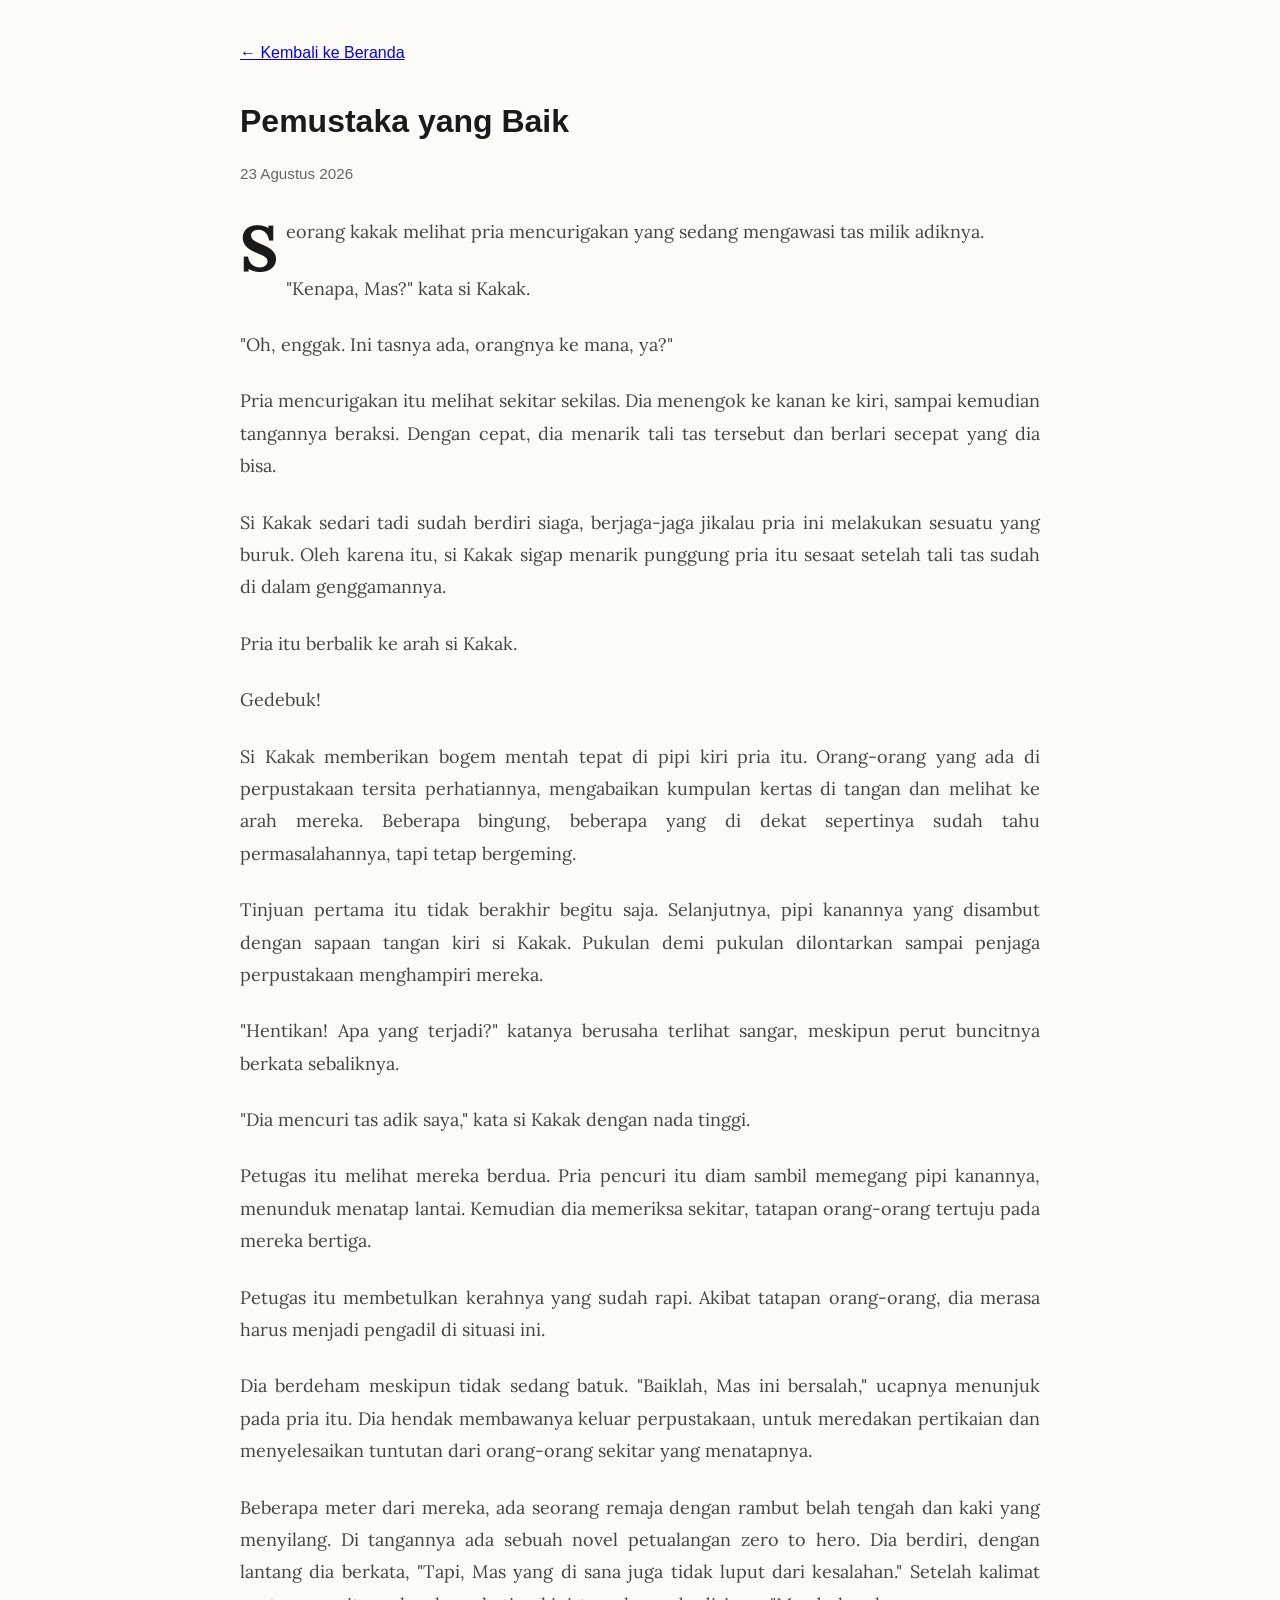
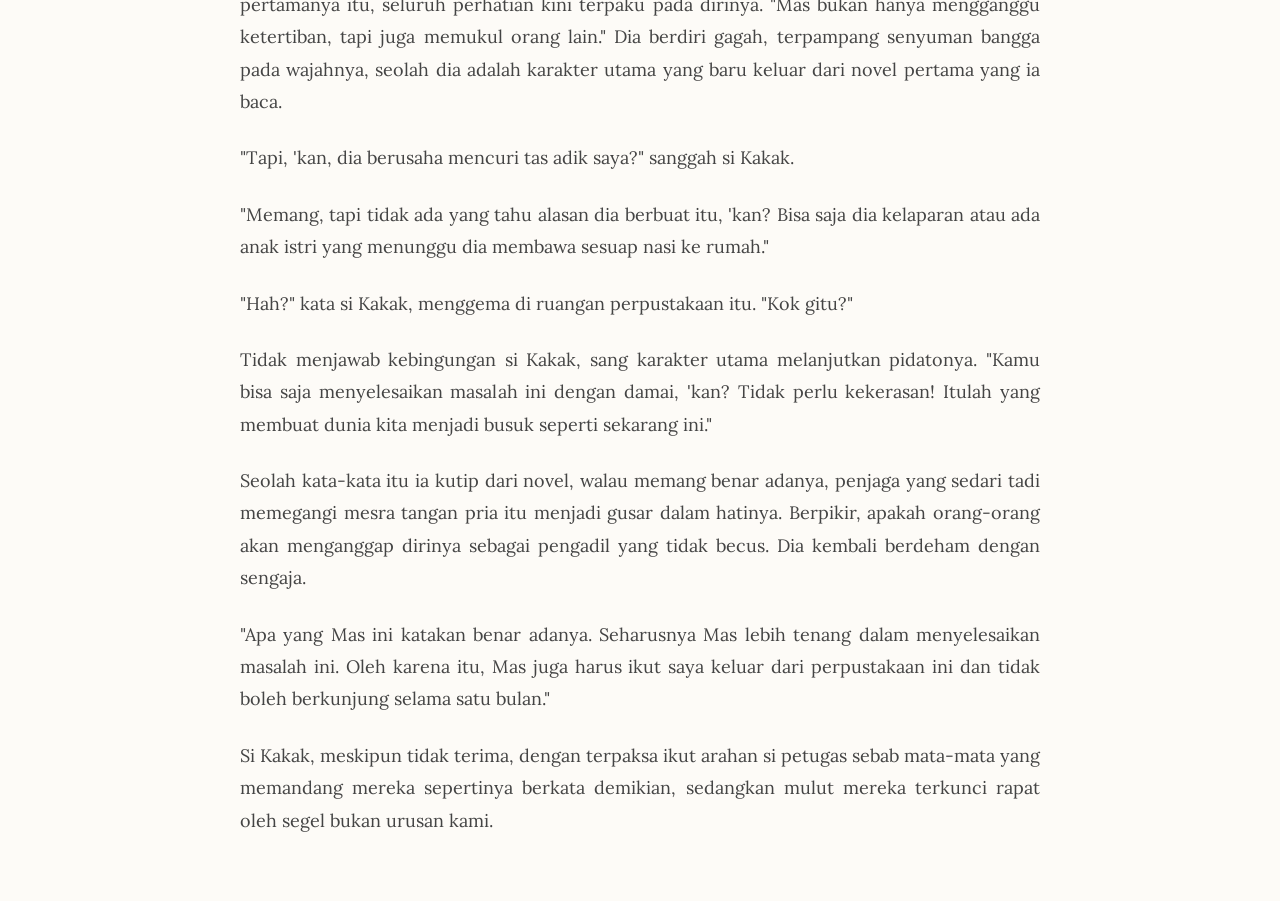
==== pemustaka-yang-bijak.html @ fcb0db7a "Tambahin cerpen Pemustaka yang Bijak dan membuat tampilan hp lebih nyaman" ====
<!DOCTYPE html>
<html lang="en">
<head>
    <meta charset="UTF-8">
    <meta name="viewport" content="width=device-width, initial-scale=1.0">
    <title>Pemustaka yang Bijak</title>

    <!-- Mengambil font 'Lora' dari Google Fonts -->
    <link href="https://fonts.googleapis.com/css2?family=Lora:wght@400;700&display=swap" rel="stylesheet">
    
    <link rel="stylesheet" href="style.css">
</head>
<body>
    <nav style="margin-bottom: 30px;">
        <a href="./" class="read-more">&larr; Kembali ke Beranda</a>
    </nav>

    <main>
        <article style="border: none; background: transparent; padding: 0; box-shadow: none;">
            <h1 style="font-size: 2rem; margin-bottom: 10px; color: #1a1a1a;">Pemustaka yang Baik</h1>
            <p style="color: #666; font-size: 0.95rem; margin-bottom: 30px;">23 Agustus 2026</p>

            <!-- Isi cerpen -->
            <div class="cerpen-content">
                <p>Seorang kakak melihat pria mencurigakan yang sedang mengawasi tas milik adiknya.</p>
                <p>"Kenapa, Mas?" kata si Kakak.</p>
                <p>"Oh, enggak. Ini tasnya ada, orangnya ke mana, ya?"</p>
                <p>Pria mencurigakan itu melihat sekitar sekilas. Dia menengok ke kanan ke kiri, sampai kemudian tangannya beraksi. Dengan cepat, dia menarik tali tas tersebut dan berlari secepat yang dia bisa.</p>
                <p>Si Kakak sedari tadi sudah berdiri siaga, berjaga-jaga jikalau pria ini melakukan sesuatu yang buruk. Oleh karena itu, si Kakak sigap menarik punggung pria itu sesaat setelah tali tas sudah di dalam genggamannya.</p>
                <p>Pria itu berbalik ke arah si Kakak.</p>
                <p>Gedebuk!</p>
                <p>Si Kakak memberikan bogem mentah tepat di pipi kiri pria itu. Orang-orang yang ada di perpustakaan tersita perhatiannya, mengabaikan kumpulan kertas di tangan dan melihat ke arah mereka. Beberapa bingung, beberapa yang di dekat sepertinya sudah tahu permasalahannya, tapi tetap bergeming.</p>
                <p>Tinjuan pertama itu tidak berakhir begitu saja. Selanjutnya, pipi kanannya yang disambut dengan sapaan tangan kiri si Kakak. Pukulan demi pukulan dilontarkan sampai penjaga perpustakaan menghampiri mereka.</p>
                <p>"Hentikan! Apa yang terjadi?" katanya berusaha terlihat sangar, meskipun perut buncitnya berkata sebaliknya.</p>
                <p>"Dia mencuri tas adik saya," kata si Kakak dengan nada tinggi.</p>
                <p>Petugas itu melihat mereka berdua. Pria pencuri itu diam sambil memegang pipi kanannya, menunduk menatap lantai. Kemudian dia memeriksa sekitar, tatapan orang-orang tertuju pada mereka bertiga.</p>
                <p>Petugas itu membetulkan kerahnya yang sudah rapi. Akibat tatapan orang-orang, dia merasa harus menjadi pengadil di situasi ini.</p>
                <p>Dia berdeham meskipun tidak sedang batuk. "Baiklah, Mas ini bersalah," ucapnya menunjuk pada pria itu. Dia hendak membawanya keluar perpustakaan, untuk meredakan pertikaian dan menyelesaikan tuntutan dari orang-orang sekitar yang menatapnya.</p>
                <p>Beberapa meter dari mereka, ada seorang remaja dengan rambut belah tengah dan kaki yang menyilang. Di tangannya ada sebuah novel petualangan zero to hero. Dia berdiri, dengan lantang dia berkata, "Tapi, Mas yang di sana juga tidak luput dari kesalahan." Setelah kalimat pertamanya itu, seluruh perhatian kini terpaku pada dirinya. "Mas bukan hanya mengganggu ketertiban, tapi juga memukul orang lain." Dia berdiri gagah, terpampang senyuman bangga pada wajahnya, seolah dia adalah karakter utama yang baru keluar dari novel pertama yang ia baca.</p>
                <p>"Tapi, 'kan, dia berusaha mencuri tas adik saya?" sanggah si Kakak.</p>
                <p>"Memang, tapi tidak ada yang tahu alasan dia berbuat itu, 'kan? Bisa saja dia kelaparan atau ada anak istri yang menunggu dia membawa sesuap nasi ke rumah."</p>
                <p>"Hah?" kata si Kakak, menggema di ruangan perpustakaan itu. "Kok gitu?"</p>
                <p>Tidak menjawab kebingungan si Kakak, sang karakter utama melanjutkan pidatonya. "Kamu bisa saja menyelesaikan masalah ini dengan damai, 'kan? Tidak perlu kekerasan! Itulah yang membuat dunia kita menjadi busuk seperti sekarang ini."</p>
                <p>Seolah kata-kata itu ia kutip dari novel, walau memang benar adanya, penjaga yang sedari tadi memegangi mesra tangan pria itu menjadi gusar dalam hatinya. Berpikir, apakah orang-orang akan menganggap dirinya sebagai pengadil yang tidak becus. Dia kembali berdeham dengan sengaja.</p>
                <p>"Apa yang Mas ini katakan benar adanya. Seharusnya Mas lebih tenang dalam menyelesaikan masalah ini. Oleh karena itu, Mas juga harus ikut saya keluar dari perpustakaan ini dan tidak boleh berkunjung selama satu bulan."</p>
                <p>Si Kakak, meskipun tidak terima, dengan terpaksa ikut arahan si petugas sebab mata-mata yang memandang mereka sepertinya berkata demikian, sedangkan mulut mereka terkunci rapat oleh segel bukan urusan kami.</p>
            </div>
        </article>
    </main>
</body>
</html>
---- style.css ----
/* Pengaturan dasar halaman */
body {
    font-family: -apple-system, BlinkMacSystemFont, "Segoe UI", Roboto, sans-serif;
    background-color: #fdfbf7;
    color: #2c2c2c;
    line-height: 1.6;
    max-width: 800px; /* Batas mentok lebar untuk layar laptop */
    width: 90%; /* Memberi sisa ruang kosong di sisi kiri-kanan layar HP */
    margin: 0 auto;    /* Mendorong konten persis ke tengah layar */
    padding: 40px 20px; /* Ruang kosong (padding) di tepi layar */
}

/* Bagian Header / Judul Utama Web */
header {
    border-bottom: 2px solid #e0dbd0;
    padding-bottom: 20px;
    margin-bottom: 40px;
}

header h1 {
    margin: 0 0 10px 0;
    font-size: 2.2rem;
    color: #1a1a1a;
}

header p {
    margin: 0;
    color: #666666;
    font-size: 1.1rem;
}

.header-cerpen {
    display: flex;
    justify-content: space-between; /* Mendorong judul mentok ke kiri, tanggal mentok ke kanan */
    align-items: baseline; /* Menyamaratakan garis bawah teks agar sejajar rapi */
    margin-bottom: 12px; /* Memberi jarak dengan paragraf sinopsis di bawahnya */
}

.header-cerpen h2 {
    margin: 0; /* Wajib diubah menjadi 0 agar kotak flexbox tidak berantakan */
}

.header-cerpen time {
    font-size: 0.9rem; /* Dibuat lebih kecil dari teks biasa (1rem) */
    color: #666; /* Warna abu-abu agar mata pembaca tetap fokus pada judul utama */
    margin-left: 15px; /* Memberi jarak aman jika layar ponsel sangat sempit dan teks bertabrakan */
}

/* Bagian Kotak Cerpen (Article Card) */
article {
    background: #ffffff;
    padding: 24px;
    border-radius: 8px;
    border: 1px solid #eae5dc;
    margin-bottom: 20px;
    box-shadow: 0 2px 4px rgba(0, 0, 0, 0.02);
}

article h2 {
    margin-top: 0;
    font-size: 1.5rem;
}

article h2 a {
    color: #1a1a1a;
    text-decoration: none;
}

/* Efek interaktif saat kursor menyentuh judul cerpen */
article h2 a:hover {
    color: #0066cc; 
    text-decoration: underline;
}

article p {
    color: #444444;
    margin-bottom: 16px;
}

/* Tombol atau Tautan Baca Selengkapnya */
article a.read-more {
    display: inline-block;
    font-weight: 600;
    color: #0066cc;
    text-decoration: none;
}

article a.read-more:hover {
    text-decoration: underline;
}

/* Styling khusus untuk isi cerpen */
.cerpen-content {
    font-family: "Lora", "Georgia", serif; /* Gaya serif sangat cocok untuk cerita fiksi karena terasa seperti buku */
    font-size: 1.125rem; /* Ukuran huruf 18px, pas untuk dibaca lama */
    line-height: 1.8; /* Jarak antar baris longgar agar tidak sesak */
    color: #2b2b2b;
}

.cerpen-content p {
    margin-bottom: 1.5rem; /* Jarak antar paragraf yang jelas */
    text-align: justify; /* Meratakan kiri-kanan agar rapi seperti buku cetak */
}

/* Membuat huruf pertama di paragraf awal menjadi besar */
.cerpen-content p:first-of-type::first-letter {
    font-size: 4rem;
    float: left;
    line-height: 1;
    padding-right: 8px;
    font-weight: bold;
    color: #1a1a1a;
}
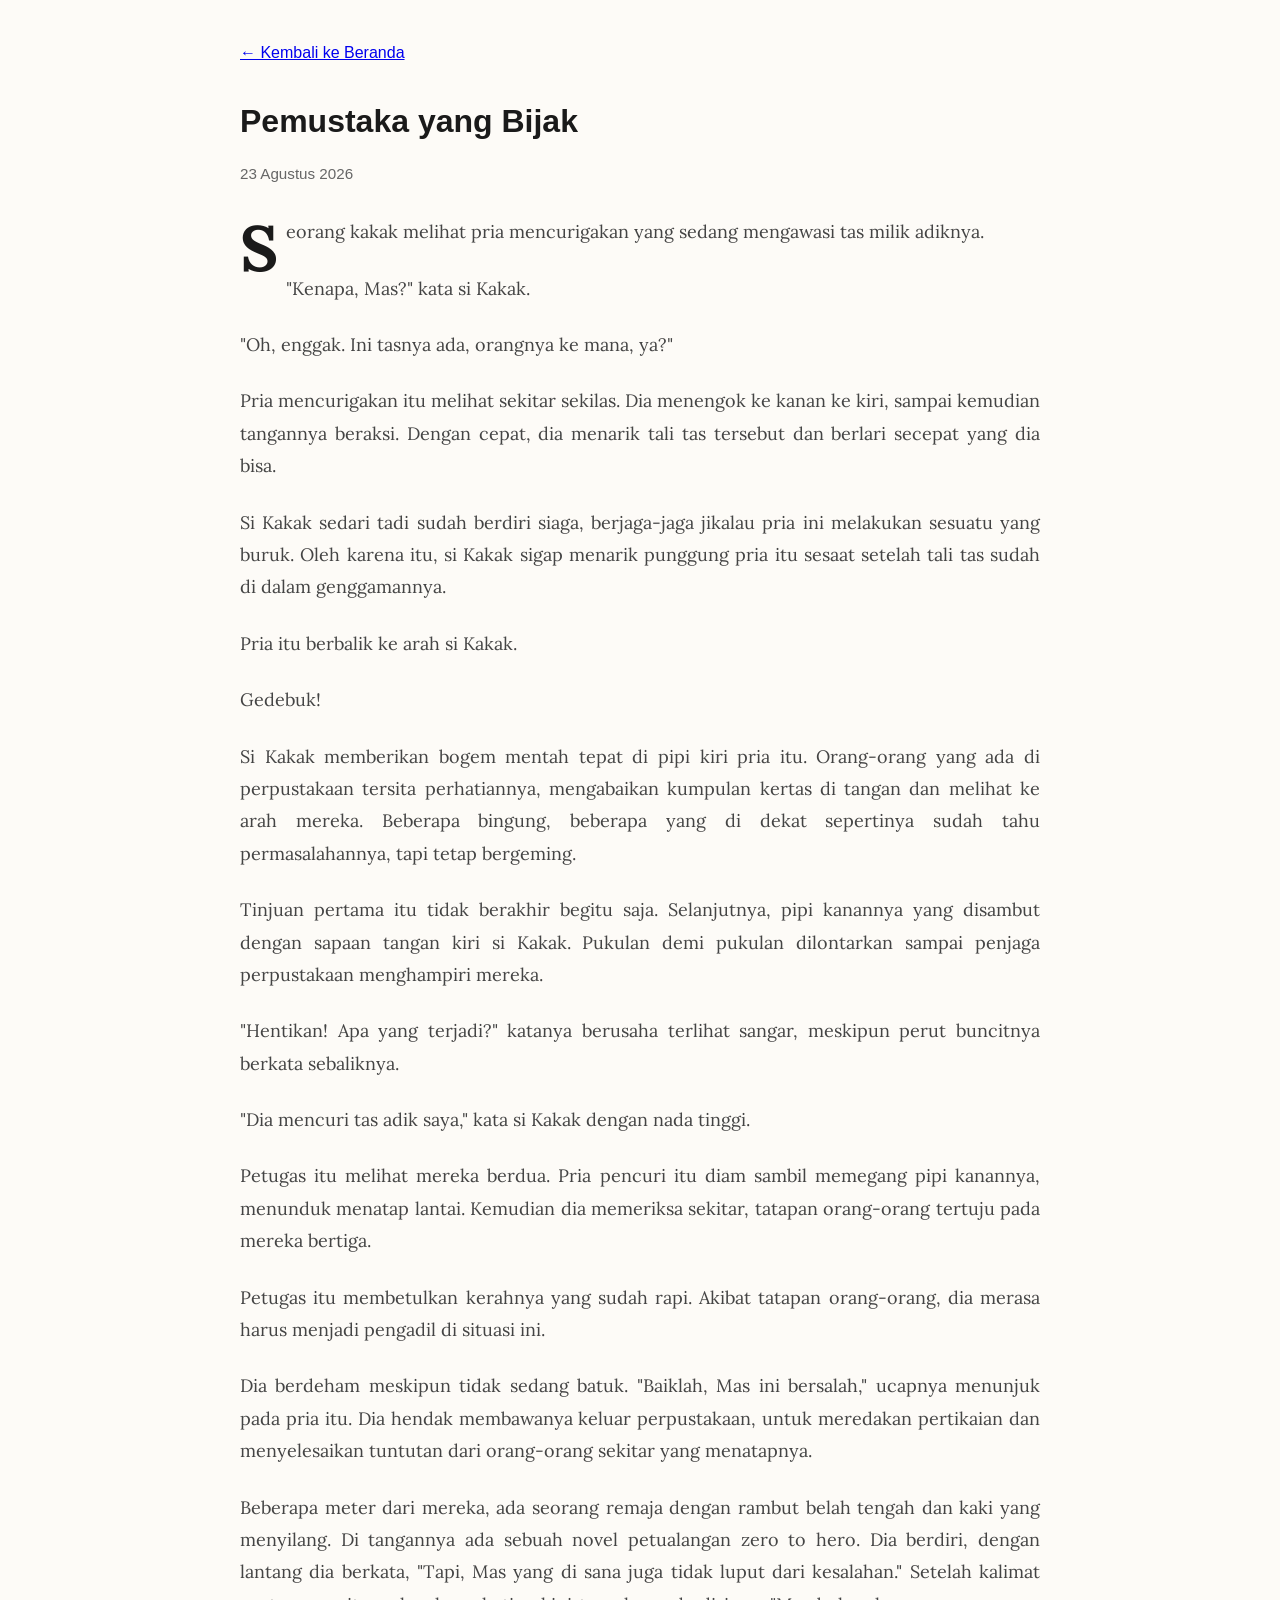
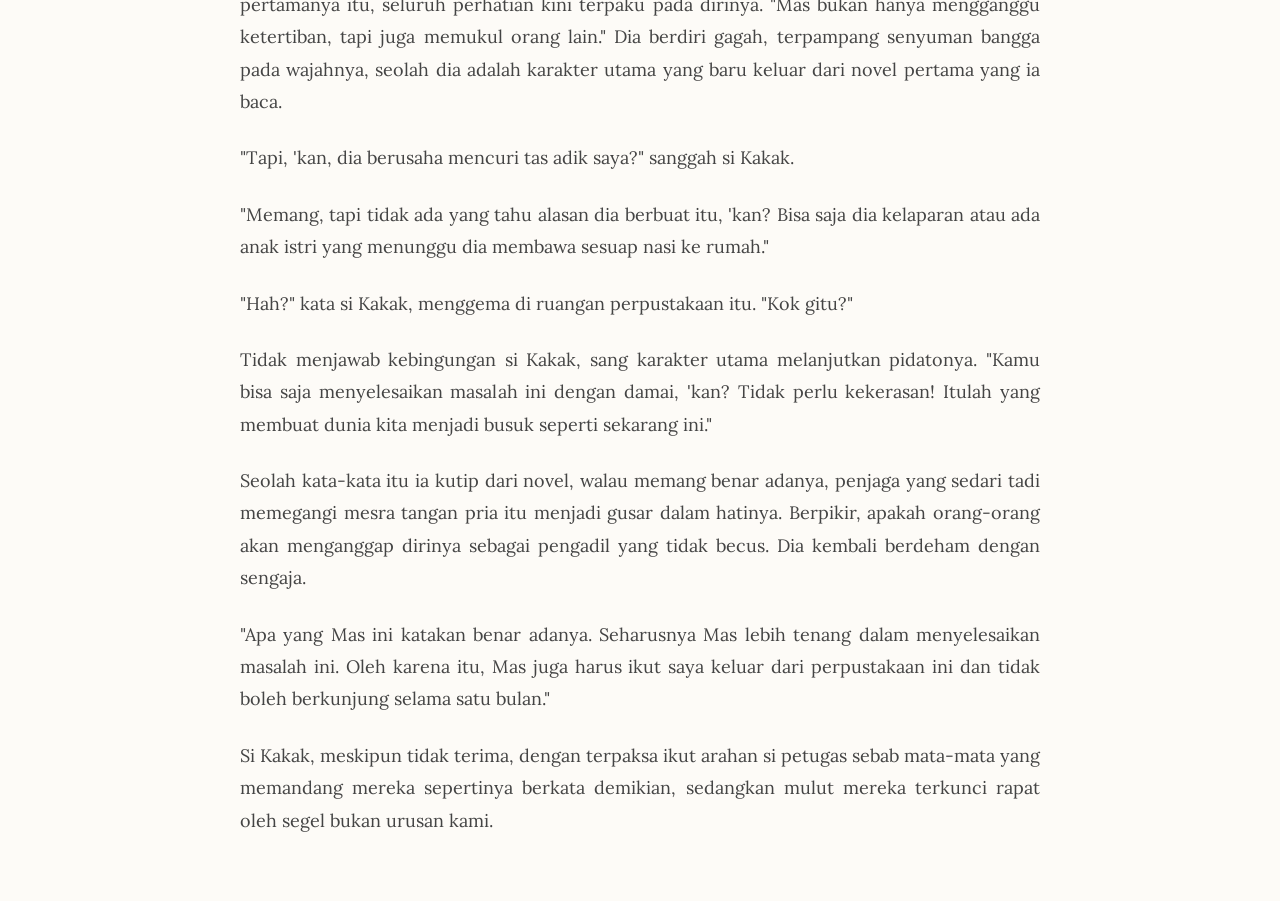
==== commit 7f6b0451: "Menambahkan cerpen Serigala Terkutuk." ====
--- a/pemustaka-yang-bijak.html
+++ b/pemustaka-yang-bijak.html
@@ -17,7 +17,7 @@
 
     <main>
         <article style="border: none; background: transparent; padding: 0; box-shadow: none;">
-            <h1 style="font-size: 2rem; margin-bottom: 10px; color: #1a1a1a;">Pemustaka yang Baik</h1>
+            <h1 style="font-size: 2rem; margin-bottom: 10px; color: #1a1a1a;">Pemustaka yang Bijak</h1>
             <p style="color: #666; font-size: 0.95rem; margin-bottom: 30px;">23 Agustus 2026</p>
 
             <!-- Isi cerpen -->
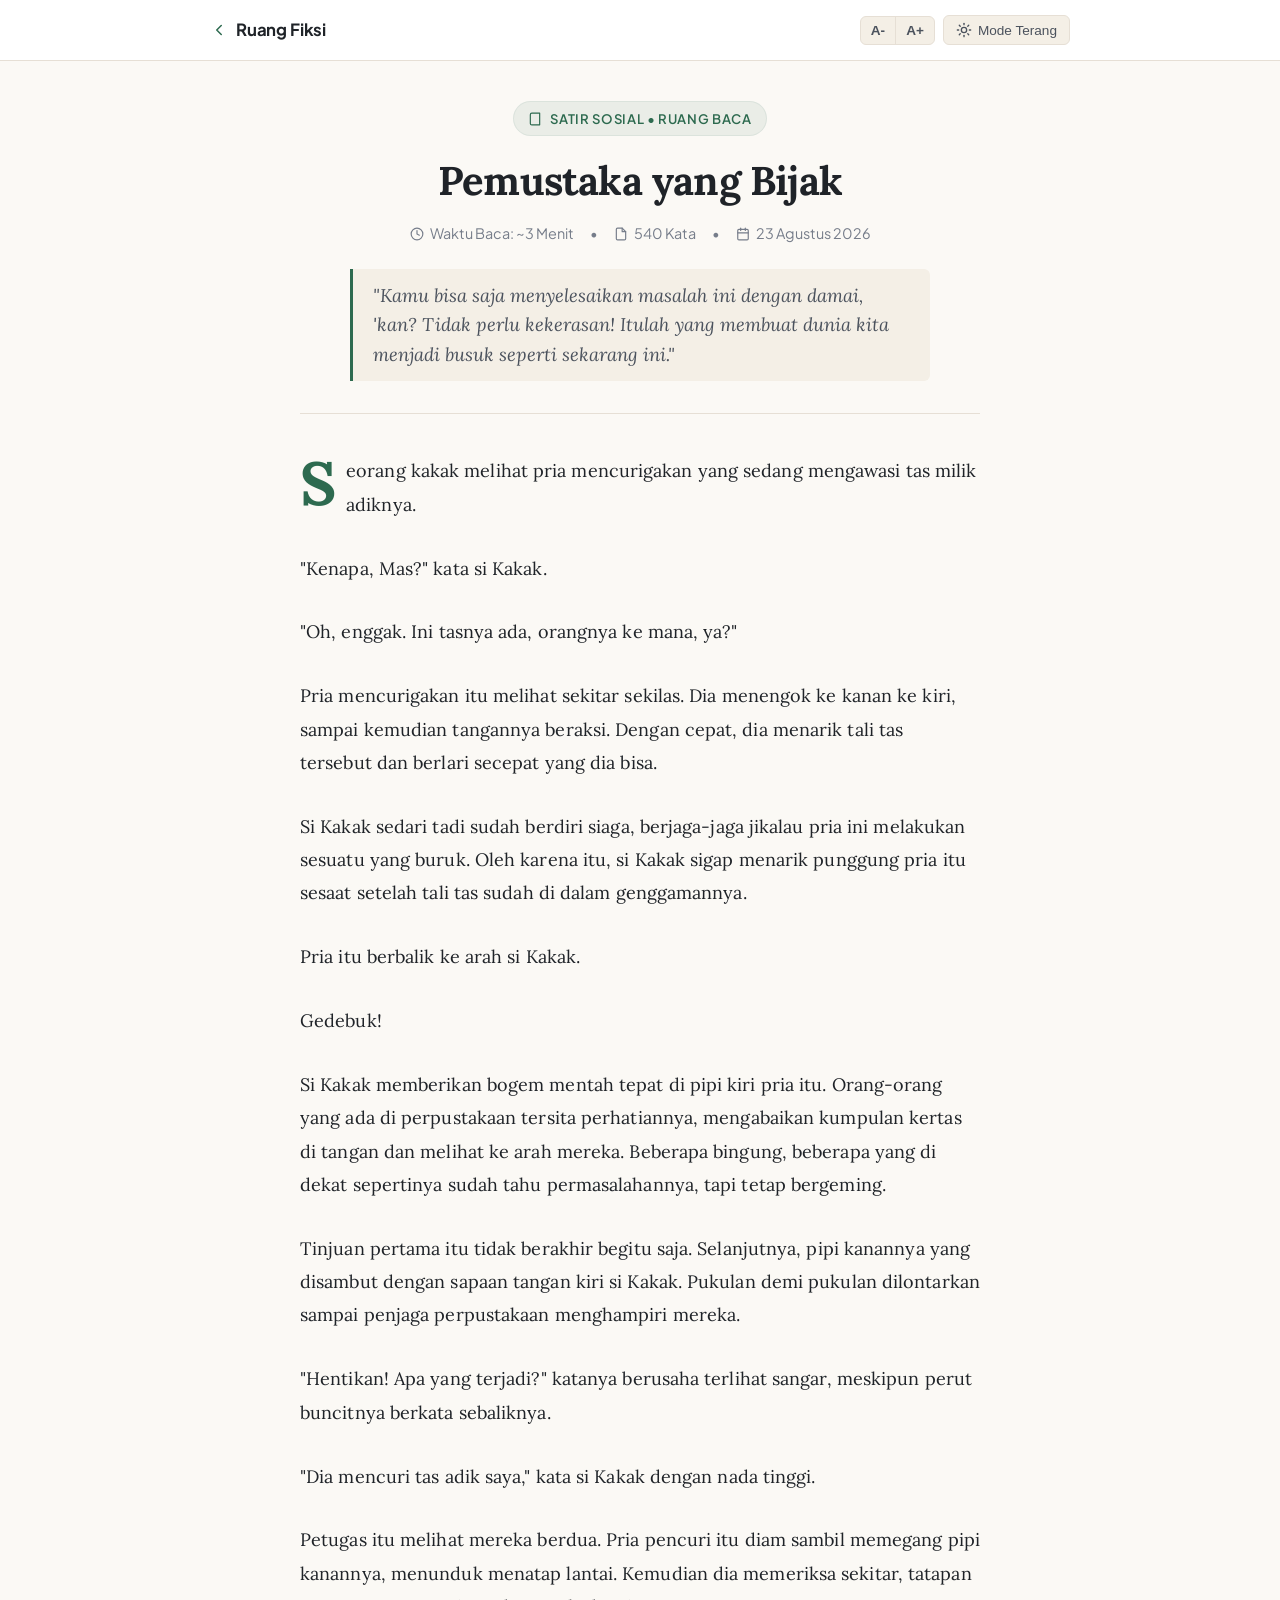
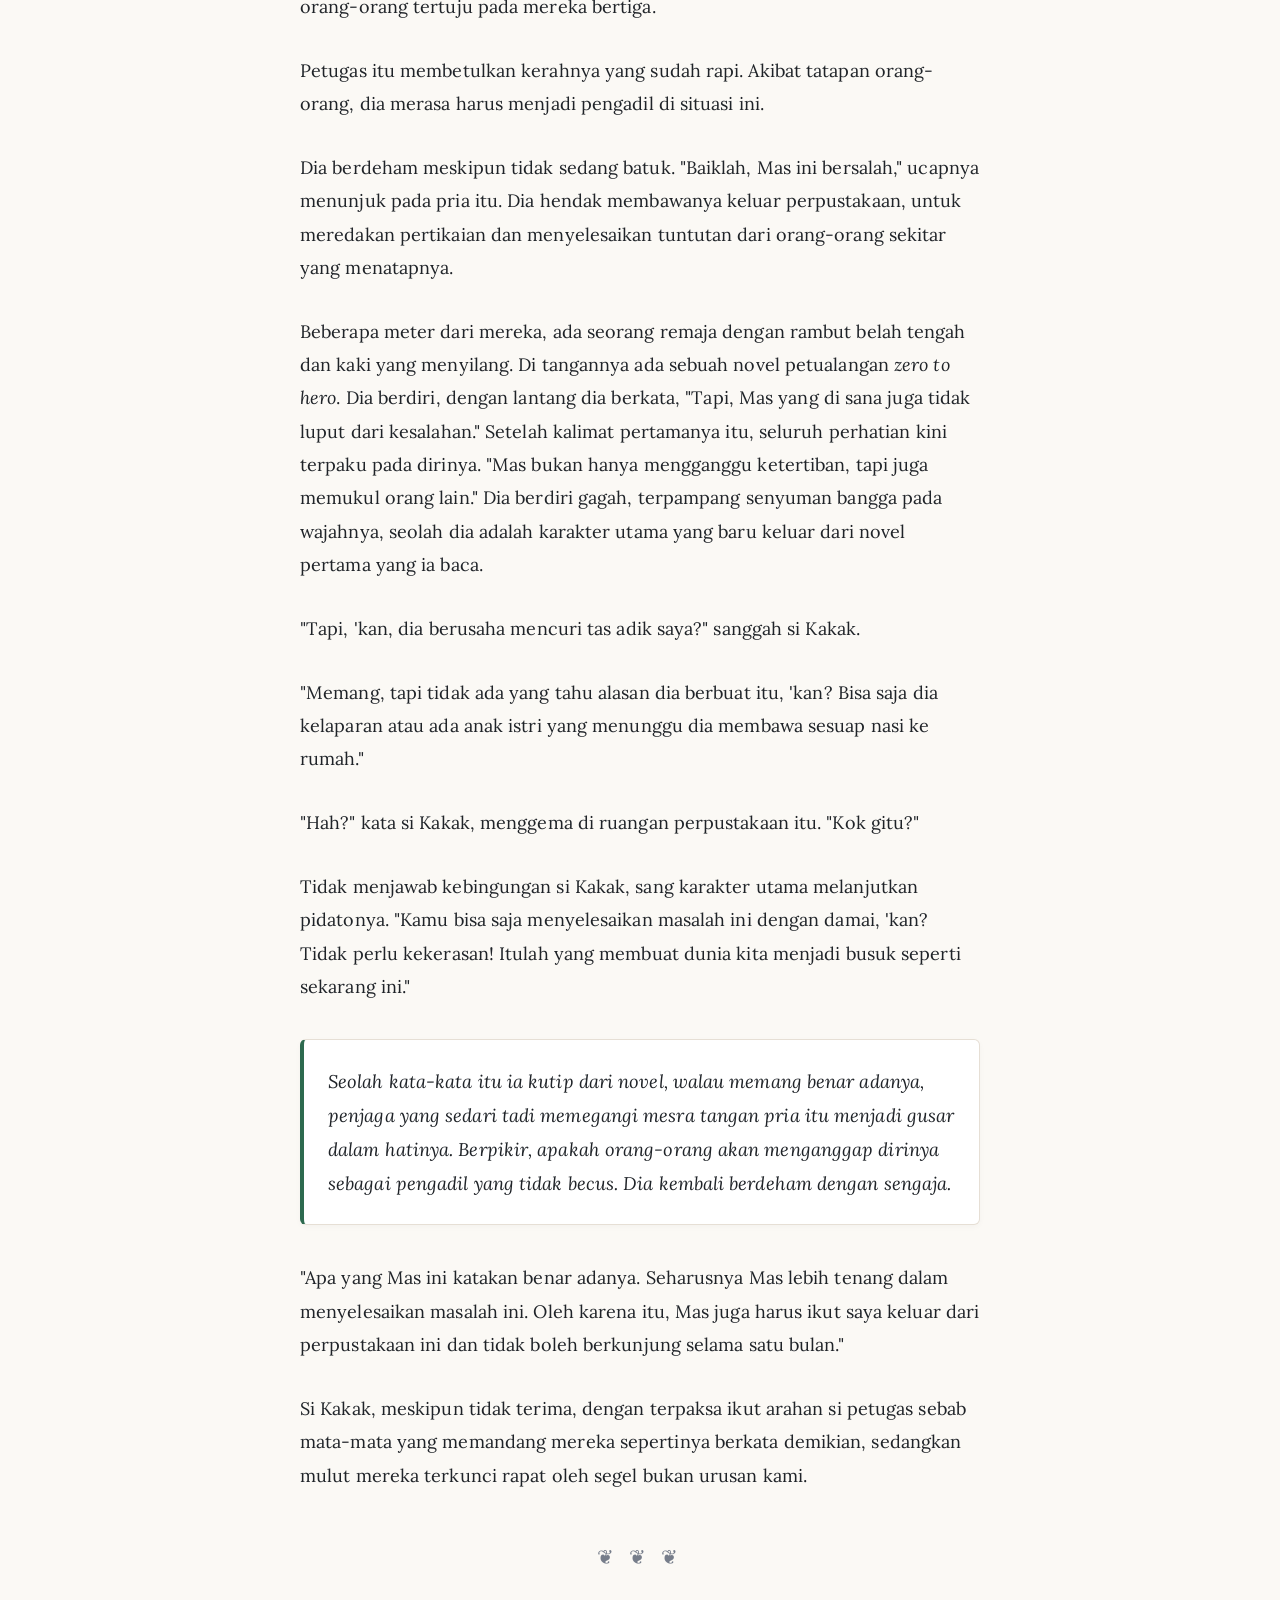
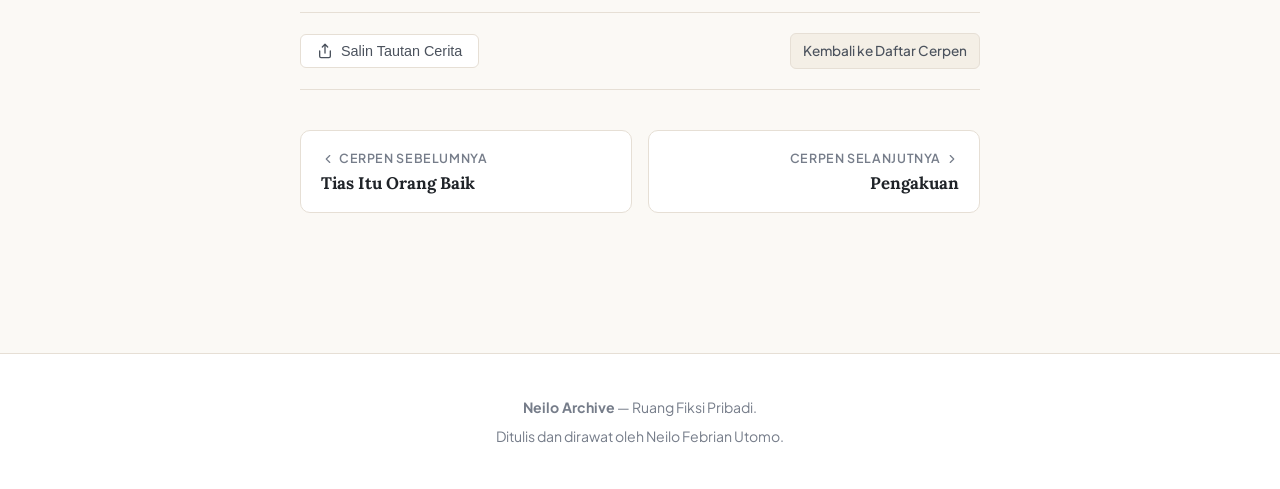
==== commit 9381604a: "feat: perbarui tampilan antarmuka cerpen, mode baca interaktif, dan navigasi arsip" ====
--- a/pemustaka-yang-bijak.html
+++ b/pemustaka-yang-bijak.html
@@ -1,28 +1,81 @@
 <!DOCTYPE html>
-<html lang="en">
+<html lang="id">
 <head>
     <meta charset="UTF-8">
     <meta name="viewport" content="width=device-width, initial-scale=1.0">
-    <title>Pemustaka yang Bijak</title>
-
-    <!-- Mengambil font 'Lora' dari Google Fonts -->
-    <link href="https://fonts.googleapis.com/css2?family=Lora:wght@400;700&display=swap" rel="stylesheet">
+    <title>Pemustaka yang Bijak - Neilo Archive</title>
+    <meta name="description" content="Cerpen Pemustaka yang Bijak karya Neilo Febrian Utomo. Satir tentang moralitas semu di ruang perpustakaan.">
+    
+    <!-- Google Fonts: Lora & Plus Jakarta Sans -->
+    <link rel="preconnect" href="https://fonts.googleapis.com">
+    <link rel="preconnect" href="https://fonts.gstatic.com" crossorigin>
+    <link href="https://fonts.googleapis.com/css2?family=Lora:ital,wght@0,400..700;1,400..700&family=Plus+Jakarta+Sans:wght@400;500;600;700&display=swap" rel="stylesheet">
     
     <link rel="stylesheet" href="style.css">
 </head>
-<body>
-    <nav style="margin-bottom: 30px;">
-        <a href="./" class="read-more">&larr; Kembali ke Beranda</a>
+<body data-story="pemustaka">
+    <!-- Indikator Kemajuan Membaca -->
+    <div id="reading-progress" aria-hidden="true"></div>
+
+    <!-- Navigasi & Toolbar Mode Baca -->
+    <nav class="site-nav" aria-label="Navigasi Halaman">
+        <div class="container">
+            <a href="index.html" class="nav-brand">
+                <svg width="18" height="18" viewBox="0 0 24 24" fill="none" stroke="currentColor" stroke-width="2" stroke-linecap="round" stroke-linejoin="round"><path d="m15 18-6-6 6-6"/></svg>
+                <span>Ruang Fiksi</span>
+            </a>
+            
+            <div class="nav-actions">
+                <div class="font-size-group" title="Ubah Ukuran Teks">
+                    <button id="font-decrease-btn" type="button" aria-label="Kecilkan Teks">A-</button>
+                    <button id="font-increase-btn" type="button" aria-label="Besarkan Teks">A+</button>
+                </div>
+                
+                <button id="theme-toggle-btn" class="nav-btn" type="button" aria-label="Ganti Tema">
+                    <svg width="16" height="16" viewBox="0 0 24 24" fill="none" stroke="currentColor" stroke-width="2" stroke-linecap="round" stroke-linejoin="round"><circle cx="12" cy="12" r="4"/><path d="M12 2v2"/><path d="M12 20v2"/><path d="m4.93 4.93 1.41 1.41"/><path d="m17.66 17.66 1.41 1.41"/><path d="M2 12h2"/><path d="M20 12h2"/><path d="m6.34 17.66-1.41 1.41"/><path d="m19.07 4.93-1.41 1.41"/></svg>
+                    <span class="theme-label">Tema</span>
+                </button>
+            </div>
+        </div>
     </nav>
 
-    <main>
-        <article style="border: none; background: transparent; padding: 0; box-shadow: none;">
-            <h1 style="font-size: 2rem; margin-bottom: 10px; color: #1a1a1a;">Pemustaka yang Bijak</h1>
-            <p style="color: #666; font-size: 0.95rem; margin-bottom: 30px;">23 Agustus 2026</p>
+    <!-- Konten Utama Cerpen -->
+    <main class="story-page-wrapper">
+        <article>
+            <!-- Header Cerpen -->
+            <header class="story-hero">
+                <div class="story-theme-badge">
+                    <svg width="14" height="14" viewBox="0 0 24 24" fill="none" stroke="currentColor" stroke-width="2" stroke-linecap="round" stroke-linejoin="round"><path d="M4 19.5v-15A2.5 2.5 0 0 1 6.5 2H20v20H6.5a2.5 2.5 0 0 1-2.5-2.5Z"/></svg>
+                    Satir Sosial • Ruang Baca
+                </div>
+                
+                <h1 class="story-title">Pemustaka yang Bijak</h1>
+                
+                <div class="story-meta-row">
+                    <span class="story-meta-item">
+                        <svg width="14" height="14" viewBox="0 0 24 24" fill="none" stroke="currentColor" stroke-width="2" stroke-linecap="round" stroke-linejoin="round"><circle cx="12" cy="12" r="10"/><polyline points="12 6 12 12 16 14"/></svg>
+                        Waktu Baca: ~3 Menit
+                    </span>
+                    <span>•</span>
+                    <span class="story-meta-item">
+                        <svg width="14" height="14" viewBox="0 0 24 24" fill="none" stroke="currentColor" stroke-width="2" stroke-linecap="round" stroke-linejoin="round"><path d="M14 2H6a2 2 0 0 0-2 2v16a2 2 0 0 0 2 2h12a2 2 0 0 0 2-2V8z"/><polyline points="14 2 14 8 20 8"/></svg>
+                        540 Kata
+                    </span>
+                    <span>•</span>
+                    <span class="story-meta-item">
+                        <svg width="14" height="14" viewBox="0 0 24 24" fill="none" stroke="currentColor" stroke-width="2" stroke-linecap="round" stroke-linejoin="round"><rect width="18" height="18" x="3" y="4" rx="2" ry="2"/><line x1="16" x2="16" y1="2" y2="6"/><line x1="8" x2="8" y1="2" y2="6"/><line x1="3" x2="21" y1="10" y2="10"/></svg>
+                        23 Agustus 2026
+                    </span>
+                </div>
+                
+                <blockquote class="story-teaser-quote">
+                    "Kamu bisa saja menyelesaikan masalah ini dengan damai, 'kan? Tidak perlu kekerasan! Itulah yang membuat dunia kita menjadi busuk seperti sekarang ini."
+                </blockquote>
+            </header>
 
-            <!-- Isi cerpen -->
+            <!-- Isi Teks Cerpen -->
             <div class="cerpen-content">
-                <p>Seorang kakak melihat pria mencurigakan yang sedang mengawasi tas milik adiknya.</p>
+                <p><span class="dropcap">S</span>eorang kakak melihat pria mencurigakan yang sedang mengawasi tas milik adiknya.</p>
                 <p>"Kenapa, Mas?" kata si Kakak.</p>
                 <p>"Oh, enggak. Ini tasnya ada, orangnya ke mana, ya?"</p>
                 <p>Pria mencurigakan itu melihat sekitar sekilas. Dia menengok ke kanan ke kiri, sampai kemudian tangannya beraksi. Dengan cepat, dia menarik tali tas tersebut dan berlari secepat yang dia bisa.</p>
@@ -36,16 +89,60 @@
                 <p>Petugas itu melihat mereka berdua. Pria pencuri itu diam sambil memegang pipi kanannya, menunduk menatap lantai. Kemudian dia memeriksa sekitar, tatapan orang-orang tertuju pada mereka bertiga.</p>
                 <p>Petugas itu membetulkan kerahnya yang sudah rapi. Akibat tatapan orang-orang, dia merasa harus menjadi pengadil di situasi ini.</p>
                 <p>Dia berdeham meskipun tidak sedang batuk. "Baiklah, Mas ini bersalah," ucapnya menunjuk pada pria itu. Dia hendak membawanya keluar perpustakaan, untuk meredakan pertikaian dan menyelesaikan tuntutan dari orang-orang sekitar yang menatapnya.</p>
-                <p>Beberapa meter dari mereka, ada seorang remaja dengan rambut belah tengah dan kaki yang menyilang. Di tangannya ada sebuah novel petualangan zero to hero. Dia berdiri, dengan lantang dia berkata, "Tapi, Mas yang di sana juga tidak luput dari kesalahan." Setelah kalimat pertamanya itu, seluruh perhatian kini terpaku pada dirinya. "Mas bukan hanya mengganggu ketertiban, tapi juga memukul orang lain." Dia berdiri gagah, terpampang senyuman bangga pada wajahnya, seolah dia adalah karakter utama yang baru keluar dari novel pertama yang ia baca.</p>
+                <p>Beberapa meter dari mereka, ada seorang remaja dengan rambut belah tengah dan kaki yang menyilang. Di tangannya ada sebuah novel petualangan <em>zero to hero</em>. Dia berdiri, dengan lantang dia berkata, "Tapi, Mas yang di sana juga tidak luput dari kesalahan." Setelah kalimat pertamanya itu, seluruh perhatian kini terpaku pada dirinya. "Mas bukan hanya mengganggu ketertiban, tapi juga memukul orang lain." Dia berdiri gagah, terpampang senyuman bangga pada wajahnya, seolah dia adalah karakter utama yang baru keluar dari novel pertama yang ia baca.</p>
                 <p>"Tapi, 'kan, dia berusaha mencuri tas adik saya?" sanggah si Kakak.</p>
                 <p>"Memang, tapi tidak ada yang tahu alasan dia berbuat itu, 'kan? Bisa saja dia kelaparan atau ada anak istri yang menunggu dia membawa sesuap nasi ke rumah."</p>
                 <p>"Hah?" kata si Kakak, menggema di ruangan perpustakaan itu. "Kok gitu?"</p>
                 <p>Tidak menjawab kebingungan si Kakak, sang karakter utama melanjutkan pidatonya. "Kamu bisa saja menyelesaikan masalah ini dengan damai, 'kan? Tidak perlu kekerasan! Itulah yang membuat dunia kita menjadi busuk seperti sekarang ini."</p>
-                <p>Seolah kata-kata itu ia kutip dari novel, walau memang benar adanya, penjaga yang sedari tadi memegangi mesra tangan pria itu menjadi gusar dalam hatinya. Berpikir, apakah orang-orang akan menganggap dirinya sebagai pengadil yang tidak becus. Dia kembali berdeham dengan sengaja.</p>
+                
+                <div class="story-highlight-box">
+                    <p>Seolah kata-kata itu ia kutip dari novel, walau memang benar adanya, penjaga yang sedari tadi memegangi mesra tangan pria itu menjadi gusar dalam hatinya. Berpikir, apakah orang-orang akan menganggap dirinya sebagai pengadil yang tidak becus. Dia kembali berdeham dengan sengaja.</p>
+                </div>
+
                 <p>"Apa yang Mas ini katakan benar adanya. Seharusnya Mas lebih tenang dalam menyelesaikan masalah ini. Oleh karena itu, Mas juga harus ikut saya keluar dari perpustakaan ini dan tidak boleh berkunjung selama satu bulan."</p>
                 <p>Si Kakak, meskipun tidak terima, dengan terpaksa ikut arahan si petugas sebab mata-mata yang memandang mereka sepertinya berkata demikian, sedangkan mulut mereka terkunci rapat oleh segel bukan urusan kami.</p>
             </div>
+
+            <div class="story-end-marker" aria-hidden="true">❦ ❦ ❦</div>
+
+            <!-- Bar Interaksi -->
+            <div class="story-interaction-bar">
+                <button class="btn-share-link" type="button">
+                    <svg width="16" height="16" viewBox="0 0 24 24" fill="none" stroke="currentColor" stroke-width="2" stroke-linecap="round" stroke-linejoin="round"><path d="M4 12v8a2 2 0 0 0 2 2h12a2 2 0 0 0 2-2v-8"/><polyline points="16 6 12 2 8 6"/><line x1="12" x2="12" y1="2" y2="15"/></svg>
+                    Salin Tautan Cerita
+                </button>
+                <a href="index.html" class="nav-btn">Kembali ke Daftar Cerpen</a>
+            </div>
+
+            <!-- Navigasi Cerita Sebelumnya & Selanjutnya -->
+            <nav class="story-nav-grid" aria-label="Navigasi Cerita">
+                <a href="tias-itu-orang-baik.html" class="nav-card prev">
+                    <span class="nav-card-label">
+                        <svg width="14" height="14" viewBox="0 0 24 24" fill="none" stroke="currentColor" stroke-width="2" stroke-linecap="round" stroke-linejoin="round"><path d="m15 18-6-6 6-6"/></svg>
+                        Cerpen Sebelumnya
+                    </span>
+                    <span class="nav-card-title">Tias Itu Orang Baik</span>
+                </a>
+                
+                <a href="pengakuan.html" class="nav-card next">
+                    <span class="nav-card-label">
+                        Cerpen Selanjutnya
+                        <svg width="14" height="14" viewBox="0 0 24 24" fill="none" stroke="currentColor" stroke-width="2" stroke-linecap="round" stroke-linejoin="round"><path d="m9 18 6-6-6-6"/></svg>
+                    </span>
+                    <span class="nav-card-title">Pengakuan</span>
+                </a>
+            </nav>
         </article>
     </main>
+
+    <!-- Footer -->
+    <footer class="site-footer">
+        <div class="container">
+            <p><strong>Neilo Archive</strong> — Ruang Fiksi Pribadi.</p>
+            <p>Ditulis dan dirawat oleh Neilo Febrian Utomo.</p>
+        </div>
+    </footer>
+
+    <script src="main.js"></script>
 </body>
-</html>+</html>
--- a/style.css
+++ b/style.css
@@ -1,114 +1,822 @@
-/* Pengaturan dasar halaman */
+/* ==========================================================================
+   Ruang Fiksi - Neilo Archive Stylesheet
+   Sistem Desain Khusus Cerita Fiksi: Tipografi Nyaman, Mode Baca, & Aksen Unik
+   ========================================================================== */
+
+/* 1. VARIABEL & TEMA WARNA */
+:root {
+    --font-serif: 'Lora', Georgia, 'Times New Roman', serif;
+    --font-sans: 'Plus Jakarta Sans', -apple-system, BlinkMacSystemFont, "Segoe UI", Roboto, sans-serif;
+    
+    /* Default Mode: Terang (Clean Light Paper) */
+    --bg-page: #fbf9f5;
+    --bg-surface: #ffffff;
+    --bg-surface-subtle: #f4efe6;
+    --bg-accent-subtle: rgba(0, 0, 0, 0.04);
+    
+    --text-primary: #1f2328;
+    --text-secondary: #4b525d;
+    --text-muted: #767d8a;
+    
+    --border-color: #e6dfd5;
+    --border-subtle: #eee8df;
+    
+    --accent-default: #245782;
+    --accent-hover: #173b5c;
+    --accent-light: rgba(36, 87, 130, 0.08);
+    
+    --story-accent: #245782;
+    --story-tint: rgba(36, 87, 130, 0.06);
+
+    --shadow-sm: 0 2px 6px rgba(0, 0, 0, 0.03);
+    --shadow-md: 0 8px 20px rgba(0, 0, 0, 0.05);
+    
+    --content-width: 720px;
+    --container-width: 900px;
+    --radius-sm: 6px;
+    --radius-md: 10px;
+    --radius-lg: 16px;
+    
+    --font-size-base: 1.125rem; /* 18px */
+    --line-height-prose: 1.85;
+}
+
+/* Tema: Sepia (Kertas Buku Klasik) */
+[data-theme="sepia"] {
+    --bg-page: #f4eedb;
+    --bg-surface: #fcf6e7;
+    --bg-surface-subtle: #e9e0c7;
+    --bg-accent-subtle: rgba(74, 55, 34, 0.05);
+    
+    --text-primary: #3c2e1f;
+    --text-secondary: #5f4a33;
+    --text-muted: #8c7356;
+    
+    --border-color: #dfd2b5;
+    --border-subtle: #e8dec7;
+    
+    --accent-default: #8a5323;
+    --accent-hover: #683d16;
+    --accent-light: rgba(138, 83, 35, 0.1);
+    
+    --shadow-sm: 0 2px 6px rgba(60, 46, 31, 0.05);
+    --shadow-md: 0 8px 20px rgba(60, 46, 31, 0.08);
+}
+
+/* Tema: Gelap (OLED/Midnight Reading) */
+[data-theme="dark"] {
+    --bg-page: #131518;
+    --bg-surface: #1b1e23;
+    --bg-surface-subtle: #242830;
+    --bg-accent-subtle: rgba(255, 255, 255, 0.05);
+    
+    --text-primary: #eceff4;
+    --text-secondary: #b6beca;
+    --text-muted: #798393;
+    
+    --border-color: #2b303b;
+    --border-subtle: #21252d;
+    
+    --accent-default: #58a6ff;
+    --accent-hover: #79b8ff;
+    --accent-light: rgba(88, 166, 255, 0.12);
+    
+    --shadow-sm: 0 2px 6px rgba(0, 0, 0, 0.35);
+    --shadow-md: 0 8px 20px rgba(0, 0, 0, 0.5);
+}
+
+/* Aksen Warna Berdasarkan Cerita */
+body[data-story="pemustaka"] {
+    --story-accent: #2d6a4f;
+    --story-tint: rgba(45, 106, 79, 0.08);
+}
+body[data-story="pengakuan"] {
+    --story-accent: #3a5a8a;
+    --story-tint: rgba(58, 90, 138, 0.08);
+}
+body[data-story="perempuan"] {
+    --story-accent: #0f766e;
+    --story-tint: rgba(15, 118, 110, 0.08);
+}
+body[data-story="seribu-kali"] {
+    --story-accent: #c026d3;
+    --story-tint: rgba(192, 38, 211, 0.08);
+}
+body[data-story="serigala"] {
+    --story-accent: #64748b;
+    --story-tint: rgba(100, 116, 139, 0.1);
+}
+body[data-story="tias"] {
+    --story-accent: #c2410c;
+    --story-tint: rgba(194, 65, 12, 0.08);
+}
+
+/* Skala Ukuran Font Pembaca */
+html.font-sm { font-size: 15px; }
+html.font-md { font-size: 16px; }
+html.font-lg { font-size: 18px; }
+html.font-xl { font-size: 20px; }
+
+/* 2. PENGATURAN DASAR */
+* {
+    box-sizing: border-box;
+}
+
 body {
-    font-family: -apple-system, BlinkMacSystemFont, "Segoe UI", Roboto, sans-serif;
-    background-color: #fdfbf7;
-    color: #2c2c2c;
+    margin: 0;
+    padding: 0;
+    font-family: var(--font-sans);
+    background-color: var(--bg-page);
+    color: var(--text-primary);
     line-height: 1.6;
-    max-width: 800px; /* Batas mentok lebar untuk layar laptop */
-    width: 90%; /* Memberi sisa ruang kosong di sisi kiri-kanan layar HP */
-    margin: 0 auto;    /* Mendorong konten persis ke tengah layar */
-    padding: 40px 20px; /* Ruang kosong (padding) di tepi layar */
-}
-
-/* Bagian Header / Judul Utama Web */
-header {
-    border-bottom: 2px solid #e0dbd0;
-    padding-bottom: 20px;
+    transition: background-color 0.25s ease, color 0.25s ease;
+    -webkit-font-smoothing: antialiased;
+}
+
+/* Scroll progress bar */
+#reading-progress {
+    position: fixed;
+    top: 0;
+    left: 0;
+    height: 3px;
+    width: 0%;
+    background: var(--story-accent);
+    z-index: 1000;
+    transition: width 0.1s ease-out;
+}
+
+/* Container Pembungkus */
+.container {
+    max-width: var(--container-width);
+    margin: 0 auto;
+    padding: 0 20px;
+}
+
+/* 3. NAVBAR & TOOLBAR MODE BACA */
+.site-nav {
+    border-bottom: 1px solid var(--border-color);
+    background-color: var(--bg-surface);
+    position: sticky;
+    top: 0;
+    z-index: 900;
+    backdrop-filter: blur(8px);
+    transition: background-color 0.25s ease, border-color 0.25s ease;
+}
+
+.site-nav .container {
+    display: flex;
+    justify-content: space-between;
+    align-items: center;
+    height: 60px;
+}
+
+.nav-brand {
+    display: flex;
+    align-items: center;
+    gap: 8px;
+    font-weight: 700;
+    font-size: 1.05rem;
+    color: var(--text-primary);
+    text-decoration: none;
+    letter-spacing: -0.01em;
+}
+
+.nav-brand:hover {
+    color: var(--story-accent);
+}
+
+.nav-brand svg {
+    color: var(--story-accent);
+}
+
+.nav-actions {
+    display: flex;
+    align-items: center;
+    gap: 8px;
+}
+
+.nav-btn {
+    display: inline-flex;
+    align-items: center;
+    gap: 6px;
+    background: var(--bg-surface-subtle);
+    border: 1px solid var(--border-color);
+    color: var(--text-secondary);
+    padding: 6px 12px;
+    border-radius: var(--radius-sm);
+    font-size: 0.85rem;
+    font-weight: 500;
+    cursor: pointer;
+    text-decoration: none;
+    transition: all 0.2s ease;
+}
+
+.nav-btn:hover {
+    background: var(--bg-page);
+    color: var(--text-primary);
+    border-color: var(--story-accent);
+}
+
+.font-size-group {
+    display: inline-flex;
+    border: 1px solid var(--border-color);
+    border-radius: var(--radius-sm);
+    overflow: hidden;
+    background: var(--bg-surface-subtle);
+}
+
+.font-size-group button {
+    background: transparent;
+    border: none;
+    color: var(--text-secondary);
+    padding: 6px 10px;
+    font-size: 0.85rem;
+    font-weight: 600;
+    cursor: pointer;
+    transition: background 0.2s ease;
+}
+
+.font-size-group button:hover {
+    background: var(--bg-page);
+    color: var(--text-primary);
+}
+
+.font-size-group button + button {
+    border-left: 1px solid var(--border-color);
+}
+
+/* 4. HEADER UTAMA BERANDA */
+.home-hero {
+    padding: 48px 0 32px 0;
+    text-align: center;
+    border-bottom: 1px solid var(--border-color);
+    margin-bottom: 36px;
+}
+
+.home-badge {
+    display: inline-flex;
+    align-items: center;
+    gap: 6px;
+    background: var(--accent-light);
+    color: var(--accent-default);
+    padding: 4px 12px;
+    border-radius: 20px;
+    font-size: 0.8rem;
+    font-weight: 600;
+    text-transform: uppercase;
+    letter-spacing: 0.05em;
+    margin-bottom: 16px;
+}
+
+.home-hero h1 {
+    font-family: var(--font-serif);
+    font-size: 2.75rem;
+    margin: 0 0 12px 0;
+    color: var(--text-primary);
+    letter-spacing: -0.02em;
+    font-weight: 700;
+}
+
+.home-hero p {
+    font-size: 1.15rem;
+    color: var(--text-secondary);
+    max-width: 600px;
+    margin: 0 auto 20px auto;
+}
+
+.home-stats {
+    display: flex;
+    justify-content: center;
+    gap: 24px;
+    font-size: 0.9rem;
+    color: var(--text-muted);
+}
+
+.home-stats span {
+    display: inline-flex;
+    align-items: center;
+    gap: 6px;
+}
+
+/* 5. FILTER KATEGORI BERANDA */
+.filter-bar {
+    display: flex;
+    justify-content: center;
+    flex-wrap: wrap;
+    gap: 8px;
+    margin-bottom: 32px;
+}
+
+.filter-pill {
+    background: var(--bg-surface);
+    border: 1px solid var(--border-color);
+    color: var(--text-secondary);
+    padding: 6px 16px;
+    border-radius: 20px;
+    font-size: 0.88rem;
+    font-weight: 500;
+    cursor: pointer;
+    transition: all 0.2s ease;
+}
+
+.filter-pill:hover {
+    border-color: var(--accent-default);
+    color: var(--text-primary);
+}
+
+.filter-pill.active {
+    background: var(--accent-default);
+    border-color: var(--accent-default);
+    color: #ffffff;
+}
+
+/* 6. GRID KARTU CERPEN */
+.story-grid {
+    display: grid;
+    grid-template-columns: repeat(auto-fill, minmax(380px, 1fr));
+    gap: 24px;
+    margin-bottom: 60px;
+}
+
+.story-card {
+    background: var(--bg-surface);
+    border: 1px solid var(--border-color);
+    border-radius: var(--radius-md);
+    padding: 28px;
+    display: flex;
+    flex-direction: column;
+    justify-content: space-between;
+    transition: transform 0.2s ease, box-shadow 0.2s ease, border-color 0.2s ease;
+    box-shadow: var(--shadow-sm);
+    position: relative;
+    overflow: hidden;
+}
+
+.story-card::before {
+    content: '';
+    position: absolute;
+    top: 0;
+    left: 0;
+    width: 4px;
+    height: 100%;
+    background: var(--card-accent, var(--story-accent));
+    opacity: 0.8;
+}
+
+.story-card:hover {
+    transform: translateY(-4px);
+    box-shadow: var(--shadow-md);
+    border-color: var(--card-accent, var(--story-accent));
+}
+
+.story-card-header {
+    display: flex;
+    justify-content: space-between;
+    align-items: center;
+    margin-bottom: 12px;
+}
+
+.story-tag {
+    font-size: 0.75rem;
+    font-weight: 600;
+    text-transform: uppercase;
+    letter-spacing: 0.05em;
+    padding: 3px 10px;
+    border-radius: 12px;
+    background: var(--card-tint, var(--story-tint));
+    color: var(--card-accent, var(--story-accent));
+}
+
+.story-time-meta {
+    font-size: 0.82rem;
+    color: var(--text-muted);
+}
+
+.story-card h2 {
+    font-family: var(--font-serif);
+    font-size: 1.45rem;
+    line-height: 1.35;
+    margin: 0 0 12px 0;
+}
+
+.story-card h2 a {
+    color: var(--text-primary);
+    text-decoration: none;
+    transition: color 0.2s ease;
+}
+
+.story-card h2 a:hover {
+    color: var(--card-accent, var(--story-accent));
+}
+
+.story-card p {
+    color: var(--text-secondary);
+    font-size: 0.95rem;
+    line-height: 1.6;
+    margin: 0 0 20px 0;
+    flex-grow: 1;
+}
+
+.story-card-footer {
+    display: flex;
+    justify-content: space-between;
+    align-items: center;
+    border-top: 1px solid var(--border-subtle);
+    padding-top: 16px;
+    margin-top: auto;
+}
+
+.story-read-link {
+    display: inline-flex;
+    align-items: center;
+    gap: 6px;
+    color: var(--card-accent, var(--story-accent));
+    font-weight: 600;
+    font-size: 0.9rem;
+    text-decoration: none;
+    transition: gap 0.2s ease;
+}
+
+.story-read-link:hover {
+    gap: 10px;
+    text-decoration: underline;
+}
+
+.story-date {
+    font-size: 0.82rem;
+    color: var(--text-muted);
+}
+
+/* 7. HALAMAN MEMBACA CERPEN */
+.story-page-wrapper {
+    max-width: var(--content-width);
+    margin: 0 auto;
+    padding: 40px 20px 80px 20px;
+}
+
+/* Hero Cerpen */
+.story-hero {
+    text-align: center;
+    padding-bottom: 32px;
     margin-bottom: 40px;
-}
-
-header h1 {
-    margin: 0 0 10px 0;
-    font-size: 2.2rem;
-    color: #1a1a1a;
-}
-
-header p {
+    border-bottom: 1px solid var(--border-color);
+}
+
+.story-theme-badge {
+    display: inline-flex;
+    align-items: center;
+    gap: 8px;
+    background: var(--story-tint);
+    color: var(--story-accent);
+    padding: 6px 14px;
+    border-radius: 20px;
+    font-size: 0.82rem;
+    font-weight: 600;
+    text-transform: uppercase;
+    letter-spacing: 0.05em;
+    margin-bottom: 20px;
+    border: 1px solid var(--story-tint);
+}
+
+.story-title {
+    font-family: var(--font-serif);
+    font-size: 2.5rem;
+    line-height: 1.25;
+    color: var(--text-primary);
+    margin: 0 0 16px 0;
+    letter-spacing: -0.02em;
+    font-weight: 700;
+}
+
+.story-meta-row {
+    display: flex;
+    justify-content: center;
+    align-items: center;
+    flex-wrap: wrap;
+    gap: 16px;
+    font-size: 0.9rem;
+    color: var(--text-muted);
+}
+
+.story-meta-item {
+    display: inline-flex;
+    align-items: center;
+    gap: 6px;
+}
+
+.story-teaser-quote {
+    font-family: var(--font-serif);
+    font-style: italic;
+    font-size: 1.15rem;
+    color: var(--text-secondary);
+    line-height: 1.6;
+    margin: 24px auto 0 auto;
+    max-width: 580px;
+    padding: 12px 20px;
+    background: var(--bg-surface-subtle);
+    border-left: 3px solid var(--story-accent);
+    border-radius: 0 var(--radius-sm) var(--radius-sm) 0;
+    text-align: left;
+}
+
+/* 8. KONTEN TEKS CERPEN */
+.cerpen-content {
+    font-family: var(--font-serif);
+    font-size: var(--font-size-base);
+    line-height: var(--line-height-prose);
+    color: var(--text-primary);
+    letter-spacing: 0.005em;
+}
+
+.cerpen-content p {
+    margin-bottom: 1.7em;
+    text-align: left;
+}
+
+/* Dropcap elegan yang aman untuk tanda kutip */
+.dropcap {
+    float: left;
+    font-size: 3.8rem;
+    line-height: 0.85;
+    padding-top: 4px;
+    padding-right: 10px;
+    padding-bottom: 2px;
+    font-family: var(--font-serif);
+    font-weight: 700;
+    color: var(--story-accent);
+}
+
+/* Kutipan Khusus / Standout Highlight */
+.story-highlight-box {
+    margin: 36px 0;
+    padding: 24px;
+    background: var(--bg-surface);
+    border: 1px solid var(--border-color);
+    border-left: 4px solid var(--story-accent);
+    border-radius: var(--radius-sm);
+    box-shadow: var(--shadow-sm);
+}
+
+.story-highlight-box p {
     margin: 0;
-    color: #666666;
-    font-size: 1.1rem;
-}
-
-.header-cerpen {
-    display: flex;
-    justify-content: space-between; /* Mendorong judul mentok ke kiri, tanggal mentok ke kanan */
-    align-items: baseline; /* Menyamaratakan garis bawah teks agar sejajar rapi */
-    margin-bottom: 12px; /* Memberi jarak dengan paragraf sinopsis di bawahnya */
-}
-
-.header-cerpen h2 {
-    margin: 0; /* Wajib diubah menjadi 0 agar kotak flexbox tidak berantakan */
-}
-
-.header-cerpen time {
-    font-size: 0.9rem; /* Dibuat lebih kecil dari teks biasa (1rem) */
-    color: #666; /* Warna abu-abu agar mata pembaca tetap fokus pada judul utama */
-    margin-left: 15px; /* Memberi jarak aman jika layar ponsel sangat sempit dan teks bertabrakan */
-}
-
-/* Bagian Kotak Cerpen (Article Card) */
-article {
-    background: #ffffff;
+    font-style: italic;
+    color: var(--text-primary);
+    font-size: 1.15rem;
+}
+
+/* Gaya Khusus: Surat di Cerpen Pengakuan */
+.letter-box {
+    margin: 36px 0;
+    padding: 30px;
+    background: var(--bg-surface);
+    border: 2px dashed var(--border-color);
+    border-radius: var(--radius-md);
+    box-shadow: var(--shadow-sm);
+    position: relative;
+}
+
+.letter-box::before {
+    content: "✉ Sepucuk Surat";
+    position: absolute;
+    top: -12px;
+    left: 24px;
+    background: var(--story-accent);
+    color: #ffffff;
+    font-family: var(--font-sans);
+    font-size: 0.75rem;
+    font-weight: 600;
+    padding: 2px 10px;
+    border-radius: 10px;
+}
+
+.letter-box p {
+    color: var(--text-secondary);
+}
+
+/* Gaya Khusus: Dialog Siaran TV / Talkshow */
+.broadcast-box {
+    margin: 36px 0;
     padding: 24px;
-    border-radius: 8px;
-    border: 1px solid #eae5dc;
-    margin-bottom: 20px;
-    box-shadow: 0 2px 4px rgba(0, 0, 0, 0.02);
-}
-
-article h2 {
-    margin-top: 0;
-    font-size: 1.5rem;
-}
-
-article h2 a {
-    color: #1a1a1a;
+    background: var(--bg-surface-subtle);
+    border: 1px solid var(--border-color);
+    border-radius: var(--radius-md);
+    position: relative;
+}
+
+.broadcast-badge {
+    display: inline-flex;
+    align-items: center;
+    gap: 6px;
+    font-family: var(--font-sans);
+    font-size: 0.78rem;
+    font-weight: 600;
+    color: var(--story-accent);
+    margin-bottom: 12px;
+    text-transform: uppercase;
+    letter-spacing: 0.05em;
+}
+
+/* Pembatas Cerita Estetik */
+.story-divider {
+    display: flex;
+    align-items: center;
+    justify-content: center;
+    margin: 40px 0;
+    gap: 16px;
+    color: var(--text-muted);
+}
+
+.story-divider::before,
+.story-divider::after {
+    content: '';
+    height: 1px;
+    width: 60px;
+    background: var(--border-color);
+}
+
+/* Akhir Cerita */
+.story-end-marker {
+    text-align: center;
+    margin: 48px 0 24px 0;
+    color: var(--text-muted);
+    font-size: 1.25rem;
+    letter-spacing: 0.3em;
+}
+
+/* 9. NAVIGASI ANTAR CERPEN & FOOTER */
+.story-interaction-bar {
+    display: flex;
+    justify-content: space-between;
+    align-items: center;
+    flex-wrap: wrap;
+    gap: 12px;
+    padding: 20px 0;
+    border-top: 1px solid var(--border-color);
+    border-bottom: 1px solid var(--border-color);
+    margin: 40px 0;
+}
+
+.btn-share-link {
+    display: inline-flex;
+    align-items: center;
+    gap: 8px;
+    background: var(--bg-surface);
+    border: 1px solid var(--border-color);
+    color: var(--text-secondary);
+    padding: 8px 16px;
+    border-radius: var(--radius-sm);
+    font-size: 0.9rem;
+    font-weight: 500;
+    cursor: pointer;
+    transition: all 0.2s ease;
+}
+
+.btn-share-link:hover {
+    border-color: var(--story-accent);
+    color: var(--story-accent);
+    background: var(--story-tint);
+}
+
+.story-nav-grid {
+    display: grid;
+    grid-template-columns: 1fr 1fr;
+    gap: 16px;
+    margin-top: 32px;
+}
+
+.nav-card {
+    background: var(--bg-surface);
+    border: 1px solid var(--border-color);
+    border-radius: var(--radius-md);
+    padding: 18px 20px;
     text-decoration: none;
-}
-
-/* Efek interaktif saat kursor menyentuh judul cerpen */
-article h2 a:hover {
-    color: #0066cc; 
+    display: flex;
+    flex-direction: column;
+    gap: 4px;
+    transition: all 0.2s ease;
+}
+
+.nav-card:hover {
+    border-color: var(--story-accent);
+    transform: translateY(-2px);
+    box-shadow: var(--shadow-sm);
+}
+
+.nav-card-label {
+    font-size: 0.78rem;
+    font-weight: 600;
+    text-transform: uppercase;
+    letter-spacing: 0.05em;
+    color: var(--text-muted);
+    display: flex;
+    align-items: center;
+    gap: 4px;
+}
+
+.nav-card.next {
+    text-align: right;
+}
+
+.nav-card.next .nav-card-label {
+    justify-content: flex-end;
+}
+
+.nav-card-title {
+    font-family: var(--font-serif);
+    font-size: 1.05rem;
+    font-weight: 700;
+    color: var(--text-primary);
+    line-height: 1.3;
+}
+
+/* 10. FOOTER SITUS */
+.site-footer {
+    border-top: 1px solid var(--border-color);
+    background: var(--bg-surface);
+    padding: 36px 0;
+    margin-top: 60px;
+    text-align: center;
+    font-size: 0.88rem;
+    color: var(--text-muted);
+}
+
+.site-footer p {
+    margin: 6px 0;
+}
+
+.site-footer a {
+    color: var(--text-secondary);
+    text-decoration: none;
+}
+
+.site-footer a:hover {
+    color: var(--story-accent);
     text-decoration: underline;
 }
 
-article p {
-    color: #444444;
-    margin-bottom: 16px;
-}
-
-/* Tombol atau Tautan Baca Selengkapnya */
-article a.read-more {
-    display: inline-block;
-    font-weight: 600;
-    color: #0066cc;
-    text-decoration: none;
-}
-
-article a.read-more:hover {
-    text-decoration: underline;
-}
-
-/* Styling khusus untuk isi cerpen */
-.cerpen-content {
-    font-family: "Lora", "Georgia", serif; /* Gaya serif sangat cocok untuk cerita fiksi karena terasa seperti buku */
-    font-size: 1.125rem; /* Ukuran huruf 18px, pas untuk dibaca lama */
-    line-height: 1.8; /* Jarak antar baris longgar agar tidak sesak */
-    color: #2b2b2b;
-}
-
-.cerpen-content p {
-    margin-bottom: 1.5rem; /* Jarak antar paragraf yang jelas */
-    text-align: justify; /* Meratakan kiri-kanan agar rapi seperti buku cetak */
-}
-
-/* Membuat huruf pertama di paragraf awal menjadi besar */
-.cerpen-content p:first-of-type::first-letter {
-    font-size: 4rem;
-    float: left;
-    line-height: 1;
-    padding-right: 8px;
-    font-weight: bold;
-    color: #1a1a1a;
-}
-
+/* 11. TOAST NOTIFICATION */
+.toast {
+    position: fixed;
+    bottom: 24px;
+    left: 50%;
+    transform: translateX(-50%) translateY(100px);
+    background: #1e293b;
+    color: #f8fafc;
+    padding: 10px 20px;
+    border-radius: 30px;
+    font-size: 0.88rem;
+    font-weight: 500;
+    box-shadow: 0 10px 25px rgba(0, 0, 0, 0.2);
+    opacity: 0;
+    transition: transform 0.3s cubic-bezier(0.16, 1, 0.3, 1), opacity 0.3s ease;
+    z-index: 2000;
+    pointer-events: none;
+}
+
+.toast.show {
+    transform: translateX(-50%) translateY(0);
+    opacity: 1;
+}
+
+/* 12. RESPONSIVITAS MOBILE */
+@media (max-width: 640px) {
+    .home-hero h1 {
+        font-size: 2.1rem;
+    }
+    
+    .story-title {
+        font-size: 1.85rem;
+    }
+    
+    .story-grid {
+        grid-template-columns: 1fr;
+    }
+    
+    .story-nav-grid {
+        grid-template-columns: 1fr;
+    }
+    
+    .nav-card.next {
+        text-align: left;
+    }
+    
+    .nav-card.next .nav-card-label {
+        justify-content: flex-start;
+    }
+    
+    .nav-btn .theme-label {
+        display: none;
+    }
+    
+    .site-nav .container {
+        padding: 0 12px;
+    }
+    
+    .story-page-wrapper {
+        padding: 24px 14px 60px 14px;
+    }
+    
+    .dropcap {
+        font-size: 3.2rem;
+    }
+}
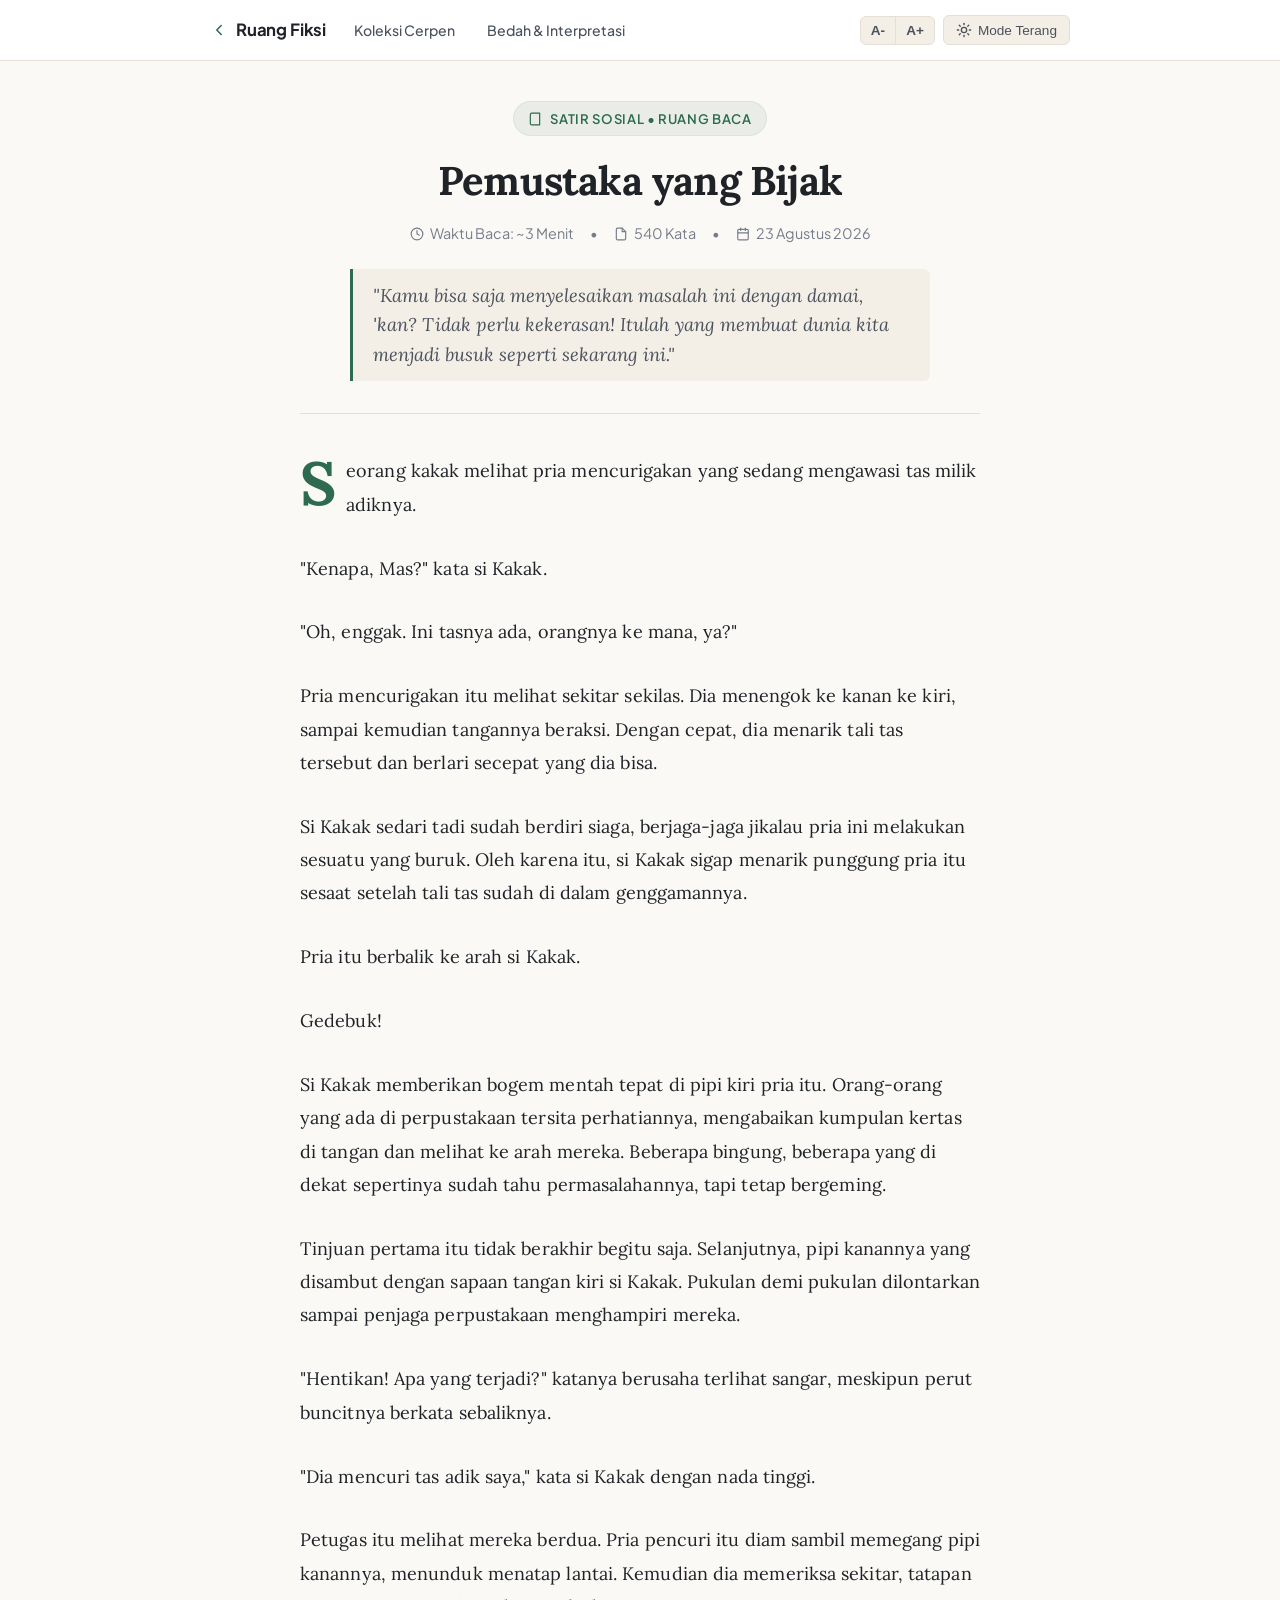
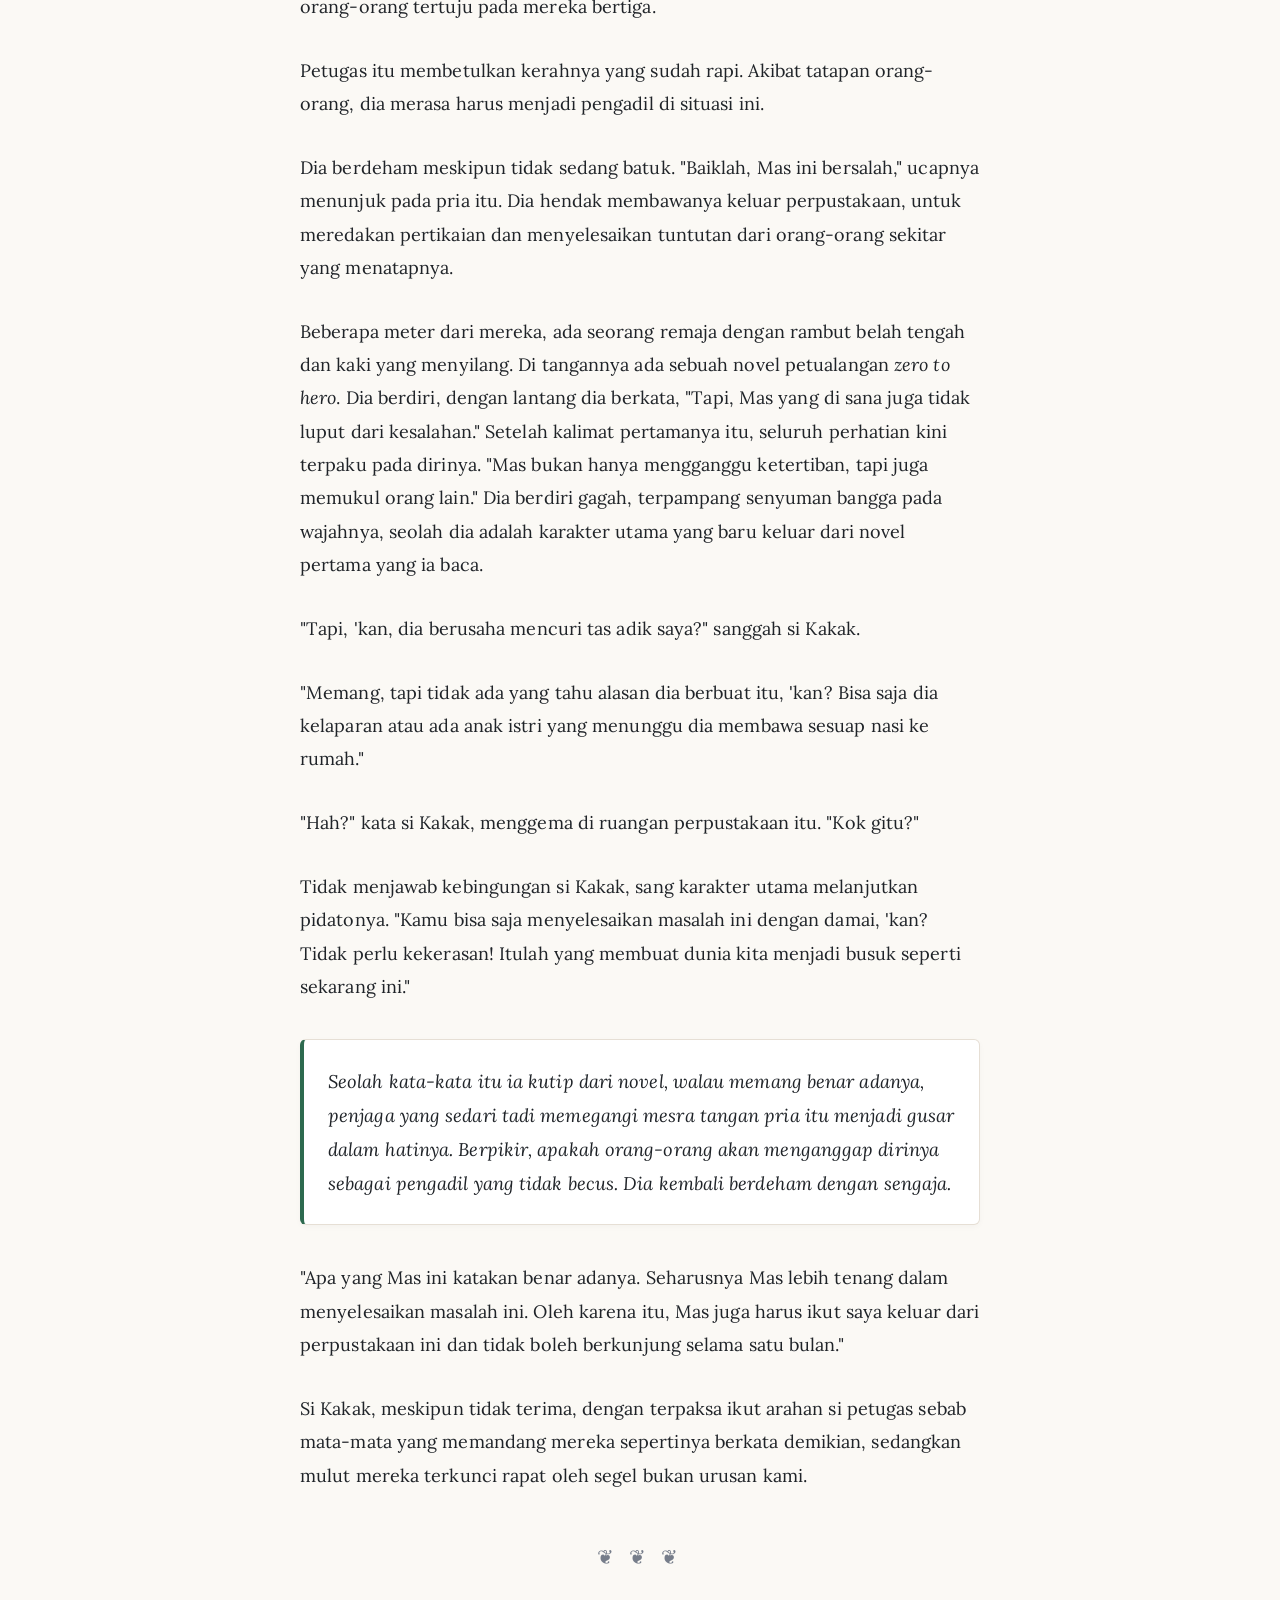
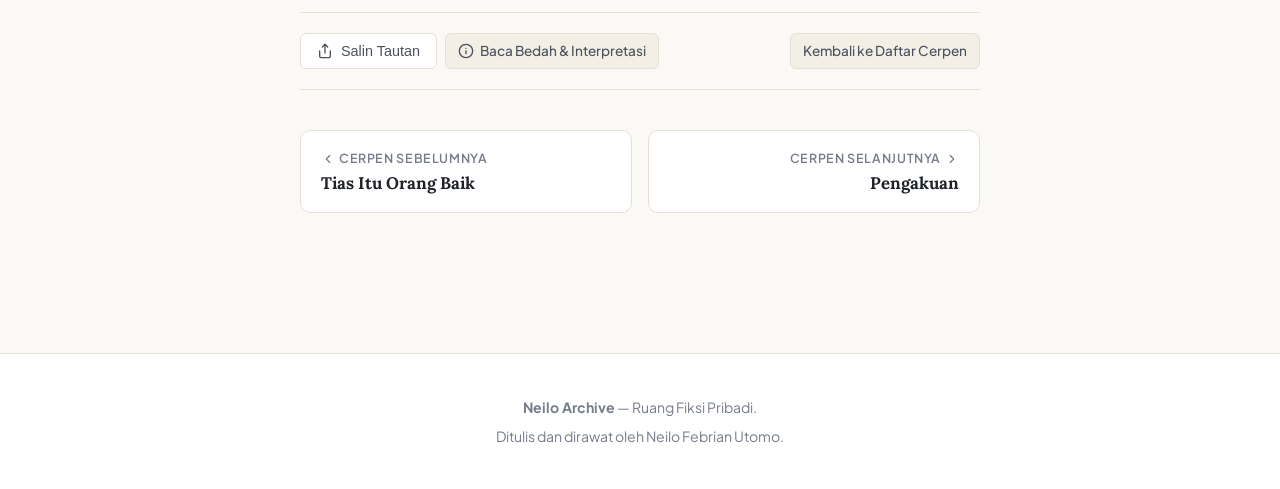
==== commit 9981c54e: "feat: tambah halaman bedah dan interpretasi cerpen serta integrasi navigasi beranda" ====
--- a/pemustaka-yang-bijak.html
+++ b/pemustaka-yang-bijak.html
@@ -20,10 +20,16 @@
     <!-- Navigasi & Toolbar Mode Baca -->
     <nav class="site-nav" aria-label="Navigasi Halaman">
         <div class="container">
-            <a href="index.html" class="nav-brand">
-                <svg width="18" height="18" viewBox="0 0 24 24" fill="none" stroke="currentColor" stroke-width="2" stroke-linecap="round" stroke-linejoin="round"><path d="m15 18-6-6 6-6"/></svg>
-                <span>Ruang Fiksi</span>
-            </a>
+            <div style="display: flex; align-items: center;">
+                <a href="index.html" class="nav-brand">
+                    <svg width="18" height="18" viewBox="0 0 24 24" fill="none" stroke="currentColor" stroke-width="2" stroke-linecap="round" stroke-linejoin="round"><path d="m15 18-6-6 6-6"/></svg>
+                    <span>Ruang Fiksi</span>
+                </a>
+                <div class="nav-links">
+                    <a href="index.html" class="nav-link">Koleksi Cerpen</a>
+                    <a href="interpretasi.html" class="nav-link">Bedah & Interpretasi</a>
+                </div>
+            </div>
             
             <div class="nav-actions">
                 <div class="font-size-group" title="Ubah Ukuran Teks">
@@ -107,10 +113,16 @@
 
             <!-- Bar Interaksi -->
             <div class="story-interaction-bar">
-                <button class="btn-share-link" type="button">
-                    <svg width="16" height="16" viewBox="0 0 24 24" fill="none" stroke="currentColor" stroke-width="2" stroke-linecap="round" stroke-linejoin="round"><path d="M4 12v8a2 2 0 0 0 2 2h12a2 2 0 0 0 2-2v-8"/><polyline points="16 6 12 2 8 6"/><line x1="12" x2="12" y1="2" y2="15"/></svg>
-                    Salin Tautan Cerita
-                </button>
+                <div style="display: flex; gap: 8px; flex-wrap: wrap;">
+                    <button class="btn-share-link" type="button">
+                        <svg width="16" height="16" viewBox="0 0 24 24" fill="none" stroke="currentColor" stroke-width="2" stroke-linecap="round" stroke-linejoin="round"><path d="M4 12v8a2 2 0 0 0 2 2h12a2 2 0 0 0 2-2v-8"/><polyline points="16 6 12 2 8 6"/><line x1="12" x2="12" y1="2" y2="15"/></svg>
+                        Salin Tautan
+                    </button>
+                    <a href="interpretasi.html#esai-pemustaka" class="nav-btn" title="Baca analisis dan interpretasi cerpen ini">
+                        <svg width="16" height="16" viewBox="0 0 24 24" fill="none" stroke="currentColor" stroke-width="2" stroke-linecap="round" stroke-linejoin="round"><circle cx="12" cy="12" r="10"/><path d="M12 16v-4"/><path d="M12 8h.01"/></svg>
+                        Baca Bedah & Interpretasi
+                    </a>
+                </div>
                 <a href="index.html" class="nav-btn">Kembali ke Daftar Cerpen</a>
             </div>
 
--- a/style.css
+++ b/style.css
@@ -820,3 +820,389 @@
         font-size: 3.2rem;
     }
 }
+
+
+/* ==========================================================================
+   13. HALAMAN INTERPRETASI & ESAI BEDAH CERPEN
+   ========================================================================== */
+
+/* Navbar Navigation Links */
+.nav-links {
+    display: flex;
+    align-items: center;
+    gap: 8px;
+    margin-left: 16px;
+}
+
+.nav-link {
+    font-size: 0.88rem;
+    font-weight: 500;
+    color: var(--text-secondary);
+    text-decoration: none;
+    padding: 6px 12px;
+    border-radius: var(--radius-sm);
+    transition: all 0.2s ease;
+}
+
+.nav-link:hover {
+    color: var(--text-primary);
+    background: var(--bg-surface-subtle);
+}
+
+.nav-link.active {
+    color: var(--accent-default);
+    font-weight: 600;
+    background: var(--accent-light);
+}
+
+/* Banner Eksplorasi Interpretasi di Beranda */
+.banner-interpretasi {
+    background: var(--bg-surface);
+    border: 1px solid var(--border-color);
+    border-radius: var(--radius-md);
+    padding: 32px;
+    margin-bottom: 48px;
+    box-shadow: var(--shadow-sm);
+    position: relative;
+    overflow: hidden;
+    display: flex;
+    justify-content: space-between;
+    align-items: center;
+    gap: 24px;
+}
+
+.banner-interpretasi::before {
+    content: '';
+    position: absolute;
+    top: 0;
+    left: 0;
+    width: 5px;
+    height: 100%;
+    background: var(--accent-default);
+}
+
+.banner-content {
+    max-width: 620px;
+}
+
+.banner-badge {
+    display: inline-flex;
+    align-items: center;
+    gap: 6px;
+    font-size: 0.78rem;
+    font-weight: 600;
+    text-transform: uppercase;
+    letter-spacing: 0.05em;
+    color: var(--accent-default);
+    background: var(--accent-light);
+    padding: 3px 10px;
+    border-radius: 12px;
+    margin-bottom: 12px;
+}
+
+.banner-content h2 {
+    font-family: var(--font-serif);
+    font-size: 1.6rem;
+    margin: 0 0 10px 0;
+    color: var(--text-primary);
+    line-height: 1.3;
+}
+
+.banner-content p {
+    font-size: 0.98rem;
+    color: var(--text-secondary);
+    margin: 0 0 16px 0;
+    line-height: 1.6;
+}
+
+.btn-banner {
+    display: inline-flex;
+    align-items: center;
+    gap: 8px;
+    background: var(--accent-default);
+    color: #ffffff;
+    padding: 10px 20px;
+    border-radius: var(--radius-sm);
+    font-weight: 600;
+    font-size: 0.92rem;
+    text-decoration: none;
+    transition: background-color 0.2s ease, transform 0.2s ease;
+}
+
+.btn-banner:hover {
+    background: var(--accent-hover);
+    transform: translateY(-1px);
+}
+
+/* Halaman Interpretasi */
+.essay-page-wrapper {
+    max-width: 820px;
+    margin: 0 auto;
+    padding: 40px 20px 80px 20px;
+}
+
+.essay-hero {
+    text-align: center;
+    padding-bottom: 36px;
+    margin-bottom: 32px;
+    border-bottom: 1px solid var(--border-color);
+}
+
+.essay-hero h1 {
+    font-family: var(--font-serif);
+    font-size: 2.6rem;
+    color: var(--text-primary);
+    margin: 12px 0;
+    letter-spacing: -0.02em;
+}
+
+.essay-hero p {
+    font-size: 1.15rem;
+    color: var(--text-secondary);
+    max-width: 640px;
+    margin: 0 auto;
+    line-height: 1.6;
+}
+
+/* Sticky TOC Pills */
+.essay-toc-bar {
+    position: sticky;
+    top: 60px;
+    background: var(--bg-page);
+    padding: 14px 0;
+    z-index: 850;
+    border-bottom: 1px solid var(--border-color);
+    margin-bottom: 40px;
+    backdrop-filter: blur(8px);
+}
+
+.essay-toc-scroll {
+    display: flex;
+    gap: 10px;
+    overflow-x: auto;
+    padding-bottom: 4px;
+    scrollbar-width: thin;
+}
+
+.toc-link {
+    white-space: nowrap;
+    display: inline-flex;
+    align-items: center;
+    gap: 6px;
+    background: var(--bg-surface);
+    border: 1px solid var(--border-color);
+    color: var(--text-secondary);
+    padding: 6px 14px;
+    border-radius: 20px;
+    font-size: 0.85rem;
+    font-weight: 500;
+    text-decoration: none;
+    transition: all 0.2s ease;
+}
+
+.toc-link:hover {
+    border-color: var(--accent-default);
+    color: var(--accent-default);
+    background: var(--bg-surface-subtle);
+}
+
+/* Kartu Esai Masing-Masing Cerpen */
+.essay-article {
+    background: var(--bg-surface);
+    border: 1px solid var(--border-color);
+    border-radius: var(--radius-lg);
+    padding: 40px;
+    margin-bottom: 48px;
+    box-shadow: var(--shadow-sm);
+    position: relative;
+    scroll-margin-top: 140px;
+    transition: border-color 0.25s ease, box-shadow 0.25s ease;
+}
+
+.essay-article:hover {
+    box-shadow: var(--shadow-md);
+}
+
+.essay-article-header {
+    border-bottom: 1px solid var(--border-subtle);
+    padding-bottom: 24px;
+    margin-bottom: 28px;
+}
+
+.essay-category-tag {
+    display: inline-flex;
+    align-items: center;
+    gap: 6px;
+    font-size: 0.8rem;
+    font-weight: 600;
+    text-transform: uppercase;
+    letter-spacing: 0.05em;
+    padding: 4px 12px;
+    border-radius: 14px;
+    margin-bottom: 14px;
+}
+
+.essay-title {
+    font-family: var(--font-serif);
+    font-size: 1.85rem;
+    line-height: 1.3;
+    color: var(--text-primary);
+    margin: 0 0 10px 0;
+}
+
+.essay-story-ref {
+    font-size: 0.95rem;
+    color: var(--text-muted);
+    display: flex;
+    align-items: center;
+    gap: 8px;
+}
+
+.essay-story-ref strong {
+    color: var(--text-secondary);
+}
+
+/* Grid Ikhtisar Kunci (Summary Grid) */
+.essay-summary-grid {
+    display: grid;
+    grid-template-columns: repeat(2, 1fr);
+    gap: 14px;
+    margin: 24px 0 32px 0;
+}
+
+.summary-card {
+    background: var(--bg-surface-subtle);
+    border: 1px solid var(--border-color);
+    border-radius: var(--radius-sm);
+    padding: 14px 16px;
+}
+
+.summary-label {
+    font-size: 0.76rem;
+    font-weight: 700;
+    text-transform: uppercase;
+    letter-spacing: 0.05em;
+    color: var(--text-muted);
+    margin-bottom: 4px;
+    display: flex;
+    align-items: center;
+    gap: 6px;
+}
+
+.summary-value {
+    font-size: 0.92rem;
+    color: var(--text-primary);
+    line-height: 1.5;
+    margin: 0;
+}
+
+/* Isi Esai */
+.essay-prose {
+    font-family: var(--font-sans);
+    font-size: 1.05rem;
+    line-height: 1.8;
+    color: var(--text-secondary);
+}
+
+.essay-prose h3 {
+    font-family: var(--font-serif);
+    font-size: 1.35rem;
+    color: var(--text-primary);
+    margin: 32px 0 12px 0;
+    letter-spacing: -0.01em;
+}
+
+.essay-prose p {
+    margin-bottom: 1.4em;
+}
+
+.essay-prose strong {
+    color: var(--text-primary);
+}
+
+.essay-key-quote {
+    font-family: var(--font-serif);
+    font-style: italic;
+    font-size: 1.1rem;
+    line-height: 1.6;
+    color: var(--text-primary);
+    background: var(--bg-surface-subtle);
+    border-left: 4px solid var(--essay-accent, var(--accent-default));
+    padding: 16px 20px;
+    border-radius: 0 var(--radius-sm) var(--radius-sm) 0;
+    margin: 24px 0;
+}
+
+/* CTA Membaca Cerpen di Bawah Tiap Esai */
+.essay-footer-cta {
+    display: flex;
+    justify-content: space-between;
+    align-items: center;
+    flex-wrap: wrap;
+    gap: 14px;
+    border-top: 1px solid var(--border-subtle);
+    padding-top: 24px;
+    margin-top: 36px;
+}
+
+.btn-read-story {
+    display: inline-flex;
+    align-items: center;
+    gap: 8px;
+    background: var(--bg-surface-subtle);
+    border: 1px solid var(--border-color);
+    color: var(--text-primary);
+    font-weight: 600;
+    font-size: 0.92rem;
+    padding: 10px 18px;
+    border-radius: var(--radius-sm);
+    text-decoration: none;
+    transition: all 0.2s ease;
+}
+
+.btn-read-story:hover {
+    border-color: var(--essay-accent, var(--accent-default));
+    background: var(--essay-tint, var(--accent-light));
+    color: var(--essay-accent, var(--accent-default));
+}
+
+.btn-back-to-top {
+    display: inline-flex;
+    align-items: center;
+    gap: 4px;
+    background: transparent;
+    border: none;
+    color: var(--text-muted);
+    font-size: 0.85rem;
+    cursor: pointer;
+    transition: color 0.2s ease;
+}
+
+.btn-back-to-top:hover {
+    color: var(--text-primary);
+}
+
+/* Responsivitas Tambahan */
+@media (max-width: 768px) {
+    .banner-interpretasi {
+        flex-direction: column;
+        align-items: flex-start;
+        padding: 24px;
+    }
+    
+    .essay-summary-grid {
+        grid-template-columns: 1fr;
+    }
+    
+    .essay-article {
+        padding: 24px;
+    }
+    
+    .essay-title {
+        font-size: 1.55rem;
+    }
+    
+    .nav-links {
+        display: none;
+    }
+}
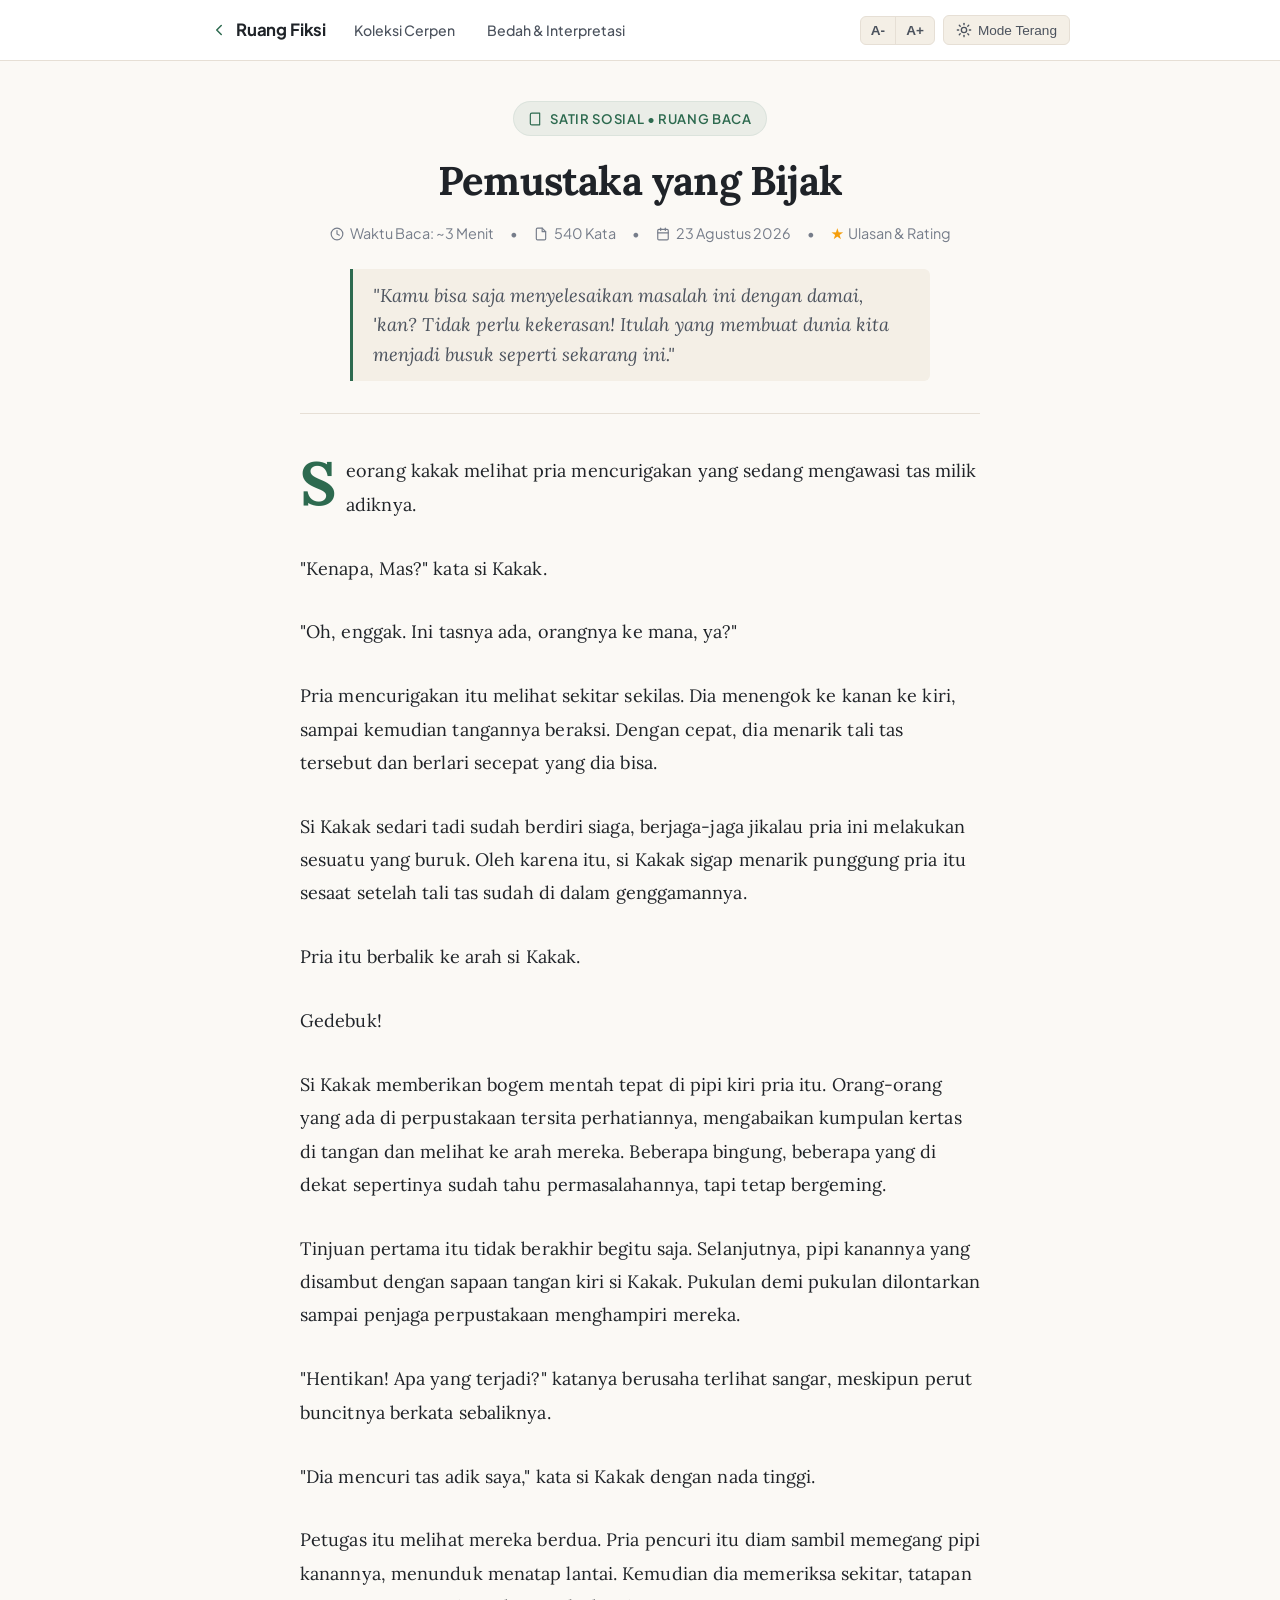
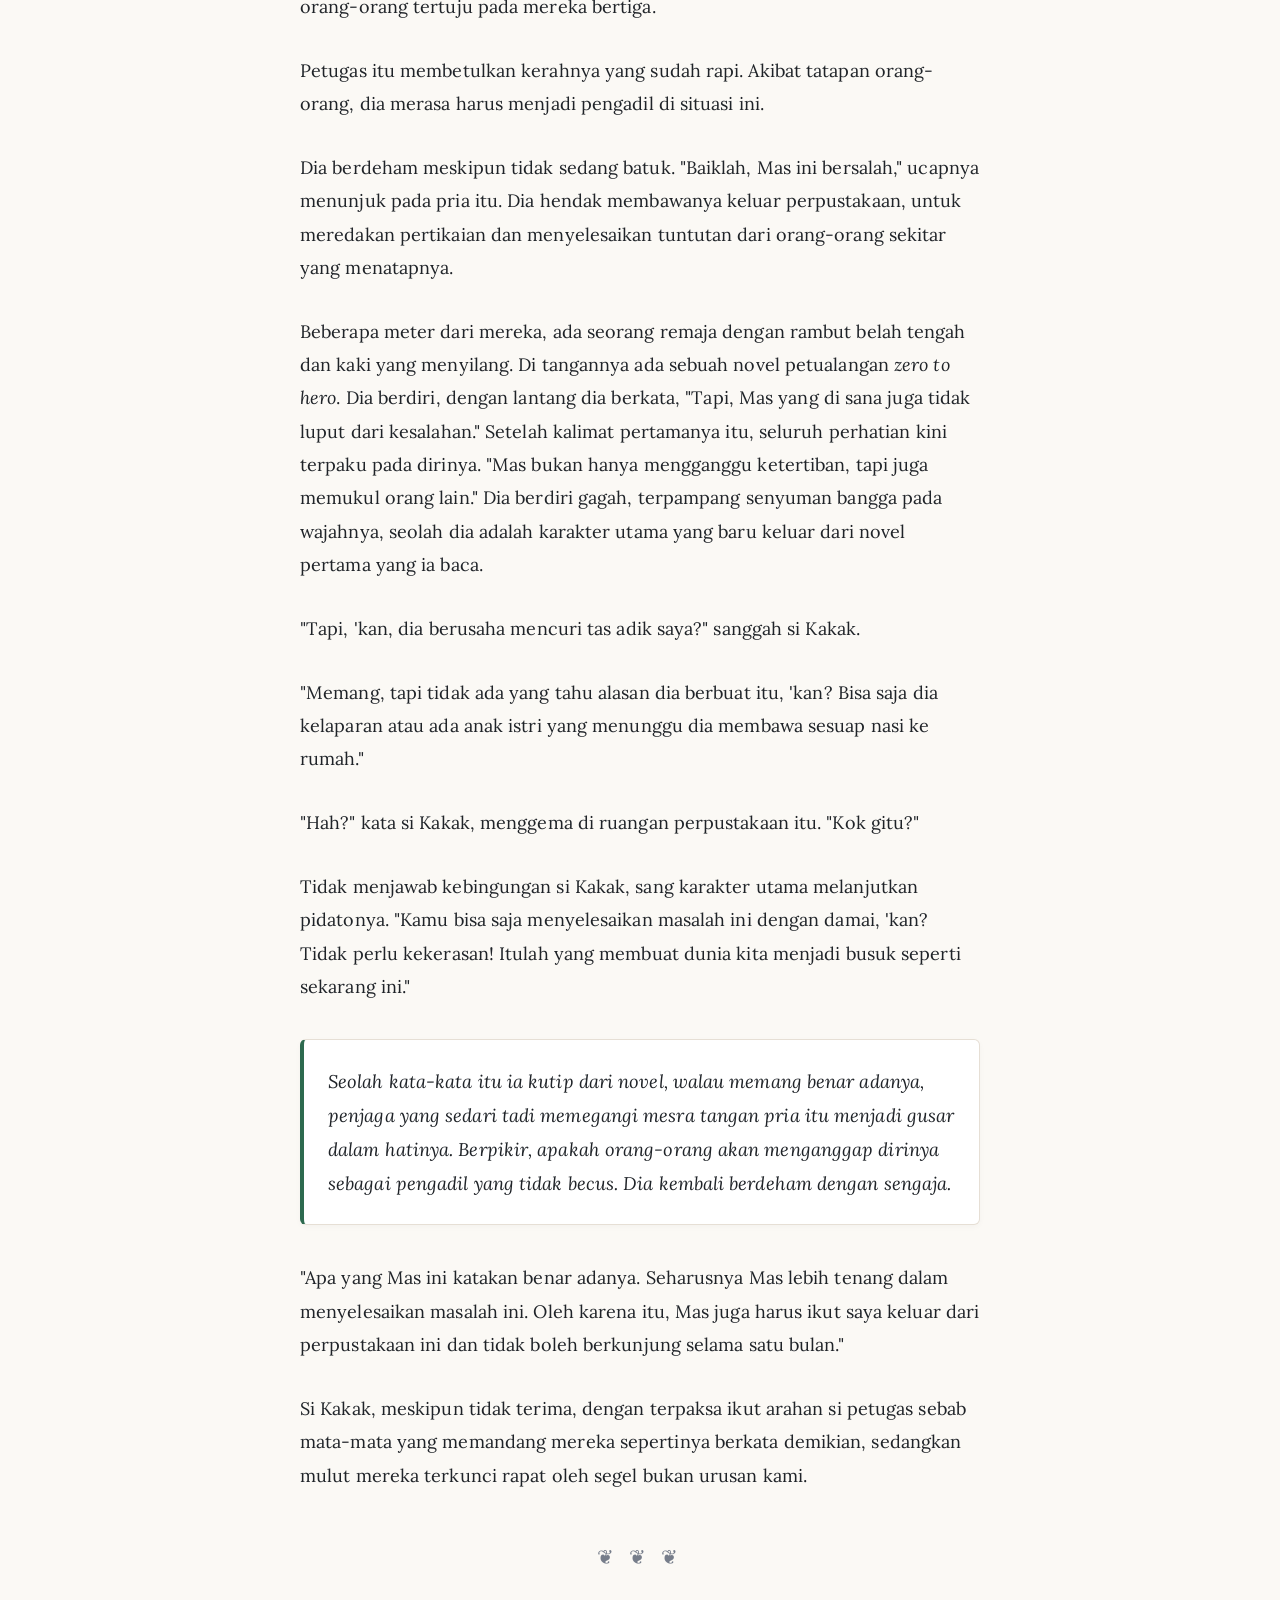
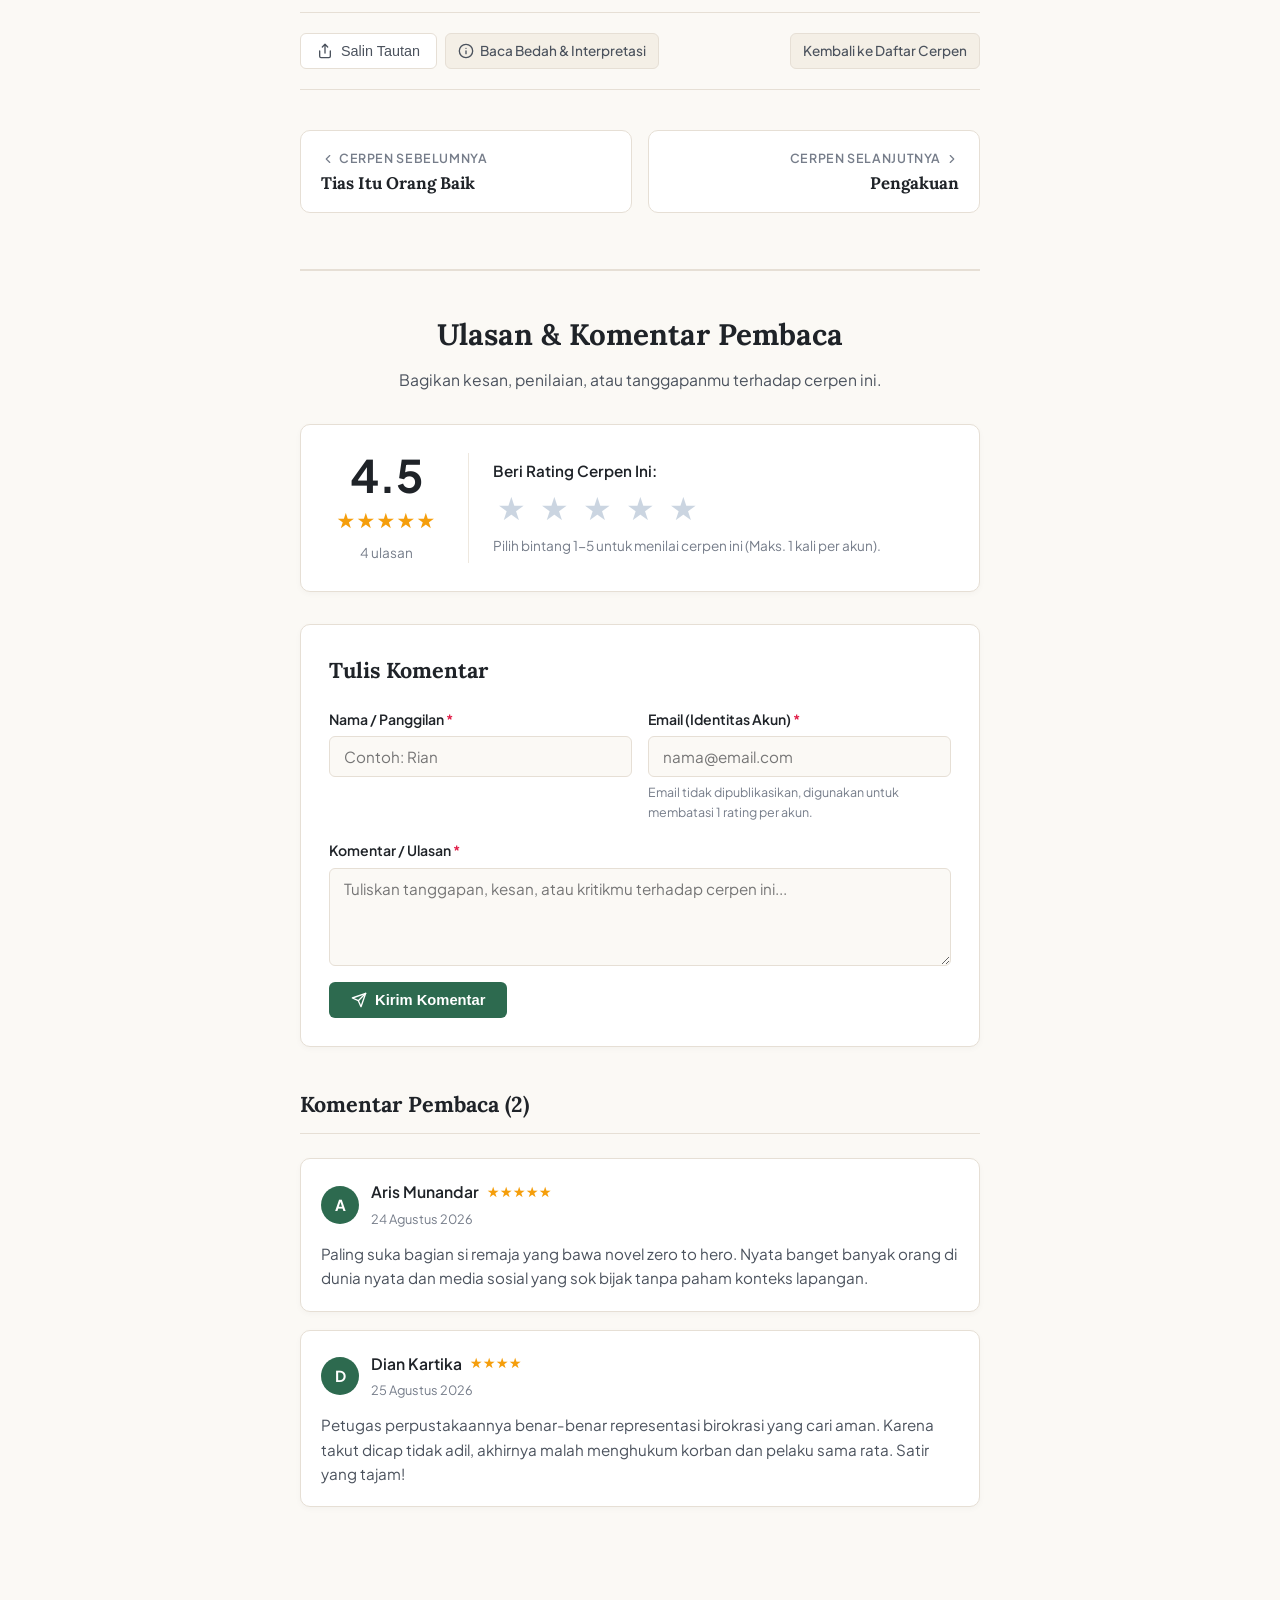
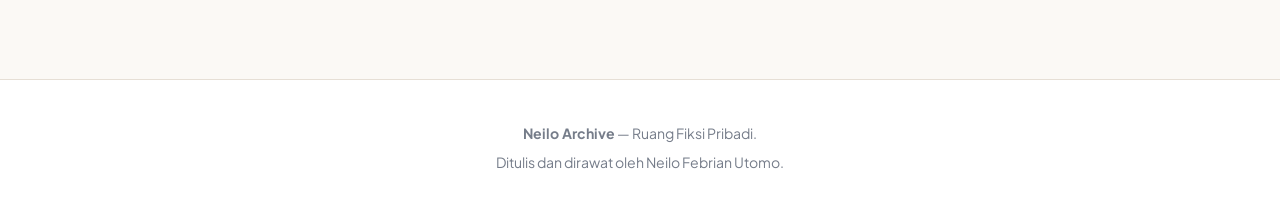
==== commit 958aca3f: "feat: tambah kolom komentar dan rating bintang 1-5 dengan pembatasan 1x per akun" ====
--- a/pemustaka-yang-bijak.html
+++ b/pemustaka-yang-bijak.html
@@ -71,6 +71,13 @@
                     <span class="story-meta-item">
                         <svg width="14" height="14" viewBox="0 0 24 24" fill="none" stroke="currentColor" stroke-width="2" stroke-linecap="round" stroke-linejoin="round"><rect width="18" height="18" x="3" y="4" rx="2" ry="2"/><line x1="16" x2="16" y1="2" y2="6"/><line x1="8" x2="8" y1="2" y2="6"/><line x1="3" x2="21" y1="10" y2="10"/></svg>
                         23 Agustus 2026
+                    </span>
+                    <span>•</span>
+                    <span class="story-meta-item">
+                        <a href="#kolom-komentar" style="color: inherit; text-decoration: none; display: inline-flex; align-items: center; gap: 4px;">
+                            <span style="color: #f59e0b;">★</span>
+                            <span>Ulasan & Rating</span>
+                        </a>
                     </span>
                 </div>
                 
@@ -144,6 +151,75 @@
                     <span class="nav-card-title">Pengakuan</span>
                 </a>
             </nav>
+
+            <!-- Kolom Rating Bintang & Komentar Pembaca -->
+            <section class="story-feedback-section" data-story-id="pemustaka-yang-bijak" id="kolom-komentar" aria-label="Rating dan Komentar Pembaca">
+                <div class="feedback-header">
+                    <h2>Ulasan & Komentar Pembaca</h2>
+                    <p>Bagikan kesan, penilaian, atau tanggapanmu terhadap cerpen ini.</p>
+                </div>
+
+                <!-- Kartu Ringkasan & Form Rating Bintang 1-5 -->
+                <div class="rating-card">
+                    <div class="rating-overview">
+                        <div class="rating-average">
+                            <span class="rating-score" id="rating-average-score">0.0</span>
+                            <div class="stars-display" id="rating-average-stars" aria-hidden="true">★★★★★</div>
+                            <span class="rating-count" id="rating-total-count">0 ulasan</span>
+                        </div>
+                        
+                        <div class="rating-action-box">
+                            <span class="rating-action-title">Beri Rating Cerpen Ini:</span>
+                            <div class="star-rating-widget" id="star-rating-widget" role="radiogroup" aria-label="Beri rating bintang 1 sampai 5">
+                                <button type="button" class="star-btn" data-value="1" aria-label="1 Bintang">★</button>
+                                <button type="button" class="star-btn" data-value="2" aria-label="2 Bintang">★</button>
+                                <button type="button" class="star-btn" data-value="3" aria-label="3 Bintang">★</button>
+                                <button type="button" class="star-btn" data-value="4" aria-label="4 Bintang">★</button>
+                                <button type="button" class="star-btn" data-value="5" aria-label="5 Bintang">★</button>
+                            </div>
+                            <div class="rating-status-message" id="rating-status-message"></div>
+                        </div>
+                    </div>
+                </div>
+
+                <!-- Form Tambah Komentar -->
+                <div class="comment-form-card">
+                    <h3>Tulis Komentar</h3>
+                    <form id="comment-form" class="comment-form" novalidate>
+                        <div class="form-row">
+                            <div class="form-group">
+                                <label for="comment-author-name">Nama / Panggilan <span class="required">*</span></label>
+                                <input type="text" id="comment-author-name" required placeholder="Contoh: Rian" maxlength="50">
+                            </div>
+                            <div class="form-group">
+                                <label for="comment-author-email">Email (Identitas Akun) <span class="required">*</span></label>
+                                <input type="email" id="comment-author-email" required placeholder="nama@email.com">
+                                <small class="form-hint">Email tidak dipublikasikan, digunakan untuk membatasi 1 rating per akun.</small>
+                            </div>
+                        </div>
+                        <div class="form-group">
+                            <label for="comment-body">Komentar / Ulasan <span class="required">*</span></label>
+                            <textarea id="comment-body" required rows="4" placeholder="Tuliskan tanggapan, kesan, atau kritikmu terhadap cerpen ini..." maxlength="1000"></textarea>
+                        </div>
+                        <div class="form-actions">
+                            <button type="submit" class="btn-submit-comment">
+                                <svg width="16" height="16" viewBox="0 0 24 24" fill="none" stroke="currentColor" stroke-width="2" stroke-linecap="round" stroke-linejoin="round"><line x1="22" y1="2" x2="11" y2="13"/><polygon points="22 2 15 22 11 13 2 9 22 2"/></svg>
+                                Kirim Komentar
+                            </button>
+                        </div>
+                    </form>
+                </div>
+
+                <!-- Daftar Komentar Pembaca -->
+                <div class="comments-list-wrapper">
+                    <div class="comments-list-header">
+                        <h3>Komentar Pembaca (<span id="comments-count">0</span>)</h3>
+                    </div>
+                    <div id="comments-container" class="comments-container">
+                        <!-- Komentar akan dimuat secara dinamis oleh JavaScript -->
+                    </div>
+                </div>
+            </section>
         </article>
     </main>
 
--- a/style.css
+++ b/style.css
@@ -1206,3 +1206,377 @@
         display: none;
     }
 }
+
+
+/* ==========================================================================
+   14. SISTEM ULASAN & RATING BINTANG 1-5 PER CERPEN
+   ========================================================================== */
+
+.story-feedback-section {
+    margin: 56px 0 32px 0;
+    border-top: 2px solid var(--border-color);
+    padding-top: 40px;
+}
+
+.feedback-header {
+    text-align: center;
+    margin-bottom: 32px;
+}
+
+.feedback-header h2 {
+    font-family: var(--font-serif);
+    font-size: 1.85rem;
+    color: var(--text-primary);
+    margin: 0 0 8px 0;
+}
+
+.feedback-header p {
+    font-size: 0.98rem;
+    color: var(--text-secondary);
+    margin: 0;
+}
+
+/* Kartu Ringkasan & Form Rating Bintang */
+.rating-card {
+    background: var(--bg-surface);
+    border: 1px solid var(--border-color);
+    border-radius: var(--radius-md);
+    padding: 28px;
+    margin-bottom: 32px;
+    box-shadow: var(--shadow-sm);
+}
+
+.rating-overview {
+    display: flex;
+    justify-content: space-between;
+    align-items: center;
+    flex-wrap: wrap;
+    gap: 24px;
+}
+
+.rating-average {
+    display: flex;
+    flex-direction: column;
+    align-items: center;
+    text-align: center;
+    min-width: 140px;
+    padding-right: 24px;
+    border-right: 1px solid var(--border-subtle);
+}
+
+.rating-score {
+    font-size: 2.8rem;
+    font-weight: 700;
+    color: var(--text-primary);
+    line-height: 1;
+    font-family: var(--font-sans);
+}
+
+.stars-display {
+    color: #f59e0b;
+    font-size: 1.25rem;
+    margin: 6px 0;
+    letter-spacing: 2px;
+}
+
+.rating-count {
+    font-size: 0.85rem;
+    color: var(--text-muted);
+}
+
+.rating-action-box {
+    flex: 1;
+    min-width: 260px;
+    display: flex;
+    flex-direction: column;
+    gap: 10px;
+}
+
+.rating-action-title {
+    font-size: 0.95rem;
+    font-weight: 600;
+    color: var(--text-primary);
+}
+
+.star-rating-widget {
+    display: inline-flex;
+    gap: 6px;
+}
+
+.star-btn {
+    background: transparent;
+    border: none;
+    font-size: 2rem;
+    color: #cbd5e1;
+    cursor: pointer;
+    padding: 0 4px;
+    line-height: 1;
+    transition: transform 0.15s ease, color 0.15s ease;
+}
+
+.star-btn.active,
+.star-btn.hover {
+    color: #f59e0b;
+}
+
+.star-btn:hover:not(:disabled) {
+    transform: scale(1.15);
+}
+
+.star-btn:disabled {
+    cursor: default;
+}
+
+.rating-status-message {
+    font-size: 0.85rem;
+    color: var(--text-muted);
+    min-height: 20px;
+}
+
+.rating-badge-voted {
+    display: inline-flex;
+    align-items: center;
+    gap: 6px;
+    background: rgba(16, 185, 129, 0.12);
+    color: #059669;
+    padding: 4px 10px;
+    border-radius: 12px;
+    font-size: 0.82rem;
+    font-weight: 600;
+}
+
+/* Bilah Identitas Akun Pengguna */
+.account-bar {
+    display: flex;
+    justify-content: space-between;
+    align-items: center;
+    flex-wrap: wrap;
+    gap: 8px;
+    font-size: 0.85rem;
+    color: var(--text-muted);
+    background: var(--bg-surface-subtle);
+    padding: 10px 14px;
+    border-radius: var(--radius-sm);
+    margin-bottom: 20px;
+    border: 1px solid var(--border-color);
+}
+
+.account-identity-text {
+    color: var(--text-primary);
+    font-weight: 500;
+}
+
+.btn-switch-account {
+    background: transparent;
+    border: none;
+    color: var(--story-accent);
+    font-size: 0.82rem;
+    font-weight: 600;
+    cursor: pointer;
+    text-decoration: underline;
+    padding: 0;
+}
+
+/* Kartu Form Komentar */
+.comment-form-card {
+    background: var(--bg-surface);
+    border: 1px solid var(--border-color);
+    border-radius: var(--radius-md);
+    padding: 28px;
+    margin-bottom: 40px;
+    box-shadow: var(--shadow-sm);
+}
+
+.comment-form-card h3 {
+    font-family: var(--font-serif);
+    font-size: 1.35rem;
+    color: var(--text-primary);
+    margin: 0 0 20px 0;
+}
+
+.form-row {
+    display: grid;
+    grid-template-columns: 1fr 1fr;
+    gap: 16px;
+}
+
+.form-group {
+    display: flex;
+    flex-direction: column;
+    gap: 6px;
+    margin-bottom: 16px;
+}
+
+.form-group label {
+    font-size: 0.88rem;
+    font-weight: 600;
+    color: var(--text-primary);
+}
+
+.form-group .required {
+    color: #e11d48;
+}
+
+.form-group input,
+.form-group textarea {
+    width: 100%;
+    padding: 10px 14px;
+    border: 1px solid var(--border-color);
+    border-radius: var(--radius-sm);
+    background: var(--bg-page);
+    color: var(--text-primary);
+    font-family: var(--font-sans);
+    font-size: 0.95rem;
+    transition: border-color 0.2s ease, box-shadow 0.2s ease;
+}
+
+.form-group input:focus,
+.form-group textarea:focus {
+    outline: none;
+    border-color: var(--story-accent);
+    box-shadow: 0 0 0 3px var(--story-tint);
+}
+
+.form-hint {
+    font-size: 0.78rem;
+    color: var(--text-muted);
+}
+
+.btn-submit-comment {
+    display: inline-flex;
+    align-items: center;
+    gap: 8px;
+    background: var(--story-accent);
+    color: #ffffff;
+    padding: 10px 22px;
+    border: none;
+    border-radius: var(--radius-sm);
+    font-size: 0.92rem;
+    font-weight: 600;
+    cursor: pointer;
+    transition: opacity 0.2s ease, transform 0.2s ease;
+}
+
+.btn-submit-comment:hover {
+    opacity: 0.92;
+    transform: translateY(-1px);
+}
+
+/* Daftar Komentar */
+.comments-list-wrapper {
+    margin-top: 24px;
+}
+
+.comments-list-header {
+    display: flex;
+    justify-content: space-between;
+    align-items: center;
+    border-bottom: 1px solid var(--border-color);
+    padding-bottom: 12px;
+    margin-bottom: 24px;
+}
+
+.comments-list-header h3 {
+    font-family: var(--font-serif);
+    font-size: 1.35rem;
+    color: var(--text-primary);
+    margin: 0;
+}
+
+.comment-item {
+    background: var(--bg-surface);
+    border: 1px solid var(--border-color);
+    border-radius: var(--radius-md);
+    padding: 20px;
+    margin-bottom: 18px;
+    box-shadow: var(--shadow-sm);
+    transition: border-color 0.2s ease;
+}
+
+.comment-item-header {
+    display: flex;
+    align-items: center;
+    gap: 12px;
+    margin-bottom: 12px;
+}
+
+.comment-avatar {
+    width: 38px;
+    height: 38px;
+    border-radius: 50%;
+    background: var(--story-accent);
+    color: #ffffff;
+    display: flex;
+    align-items: center;
+    justify-content: center;
+    font-weight: 700;
+    font-size: 0.95rem;
+    text-transform: uppercase;
+    flex-shrink: 0;
+}
+
+.comment-meta {
+    flex: 1;
+}
+
+.comment-author-name {
+    font-weight: 600;
+    font-size: 0.98rem;
+    color: var(--text-primary);
+    display: flex;
+    align-items: center;
+    gap: 8px;
+    flex-wrap: wrap;
+}
+
+.comment-rating-stars {
+    color: #f59e0b;
+    font-size: 0.85rem;
+    letter-spacing: 1px;
+}
+
+.comment-date {
+    font-size: 0.8rem;
+    color: var(--text-muted);
+}
+
+.comment-body-text {
+    font-size: 0.95rem;
+    line-height: 1.6;
+    color: var(--text-secondary);
+    white-space: pre-line;
+    margin: 0;
+}
+
+.comments-empty {
+    text-align: center;
+    padding: 32px;
+    color: var(--text-muted);
+    font-style: italic;
+    background: var(--bg-surface);
+    border: 1px dashed var(--border-color);
+    border-radius: var(--radius-md);
+}
+
+/* Responsivitas Bagian Komentar */
+@media (max-width: 640px) {
+    .rating-overview {
+        flex-direction: column;
+        align-items: stretch;
+    }
+    
+    .rating-average {
+        border-right: none;
+        border-bottom: 1px solid var(--border-subtle);
+        padding-right: 0;
+        padding-bottom: 16px;
+    }
+    
+    .form-row {
+        grid-template-columns: 1fr;
+    }
+    
+    .star-btn {
+        font-size: 1.8rem;
+    }
+}
